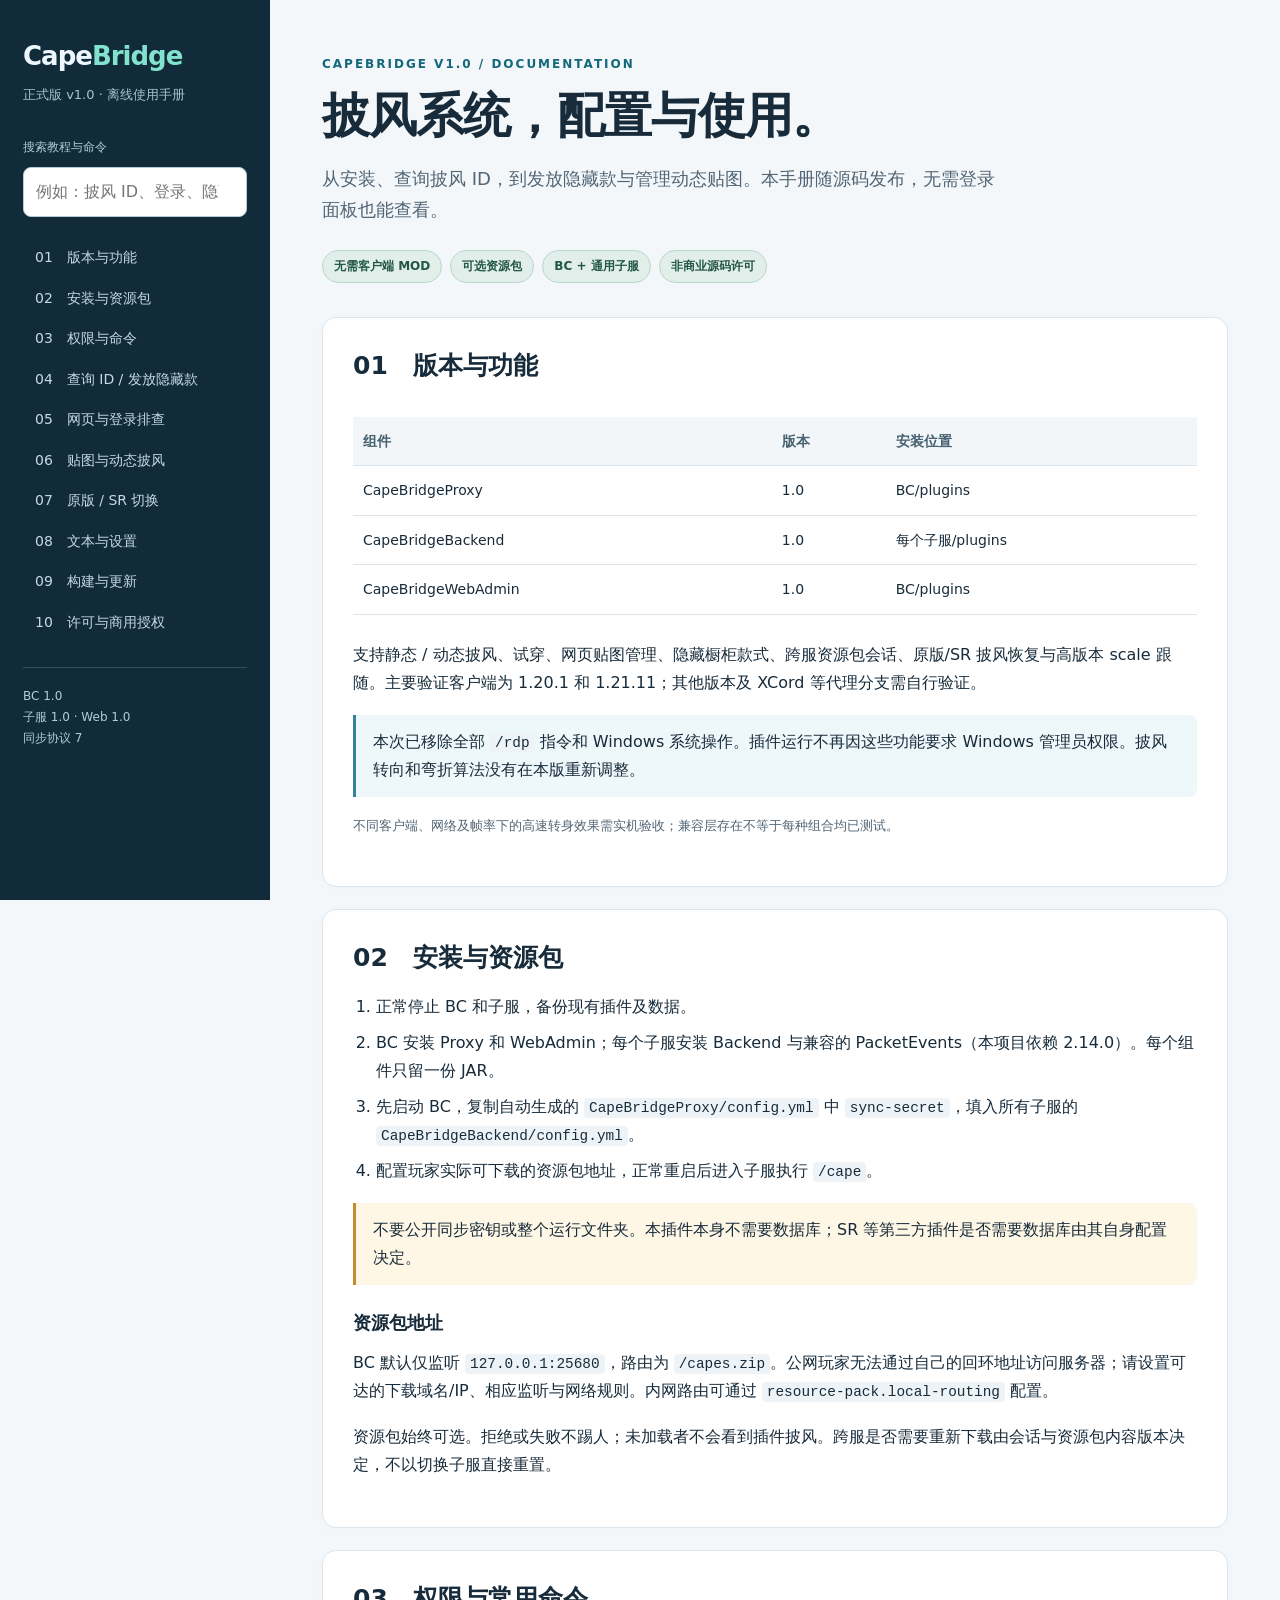
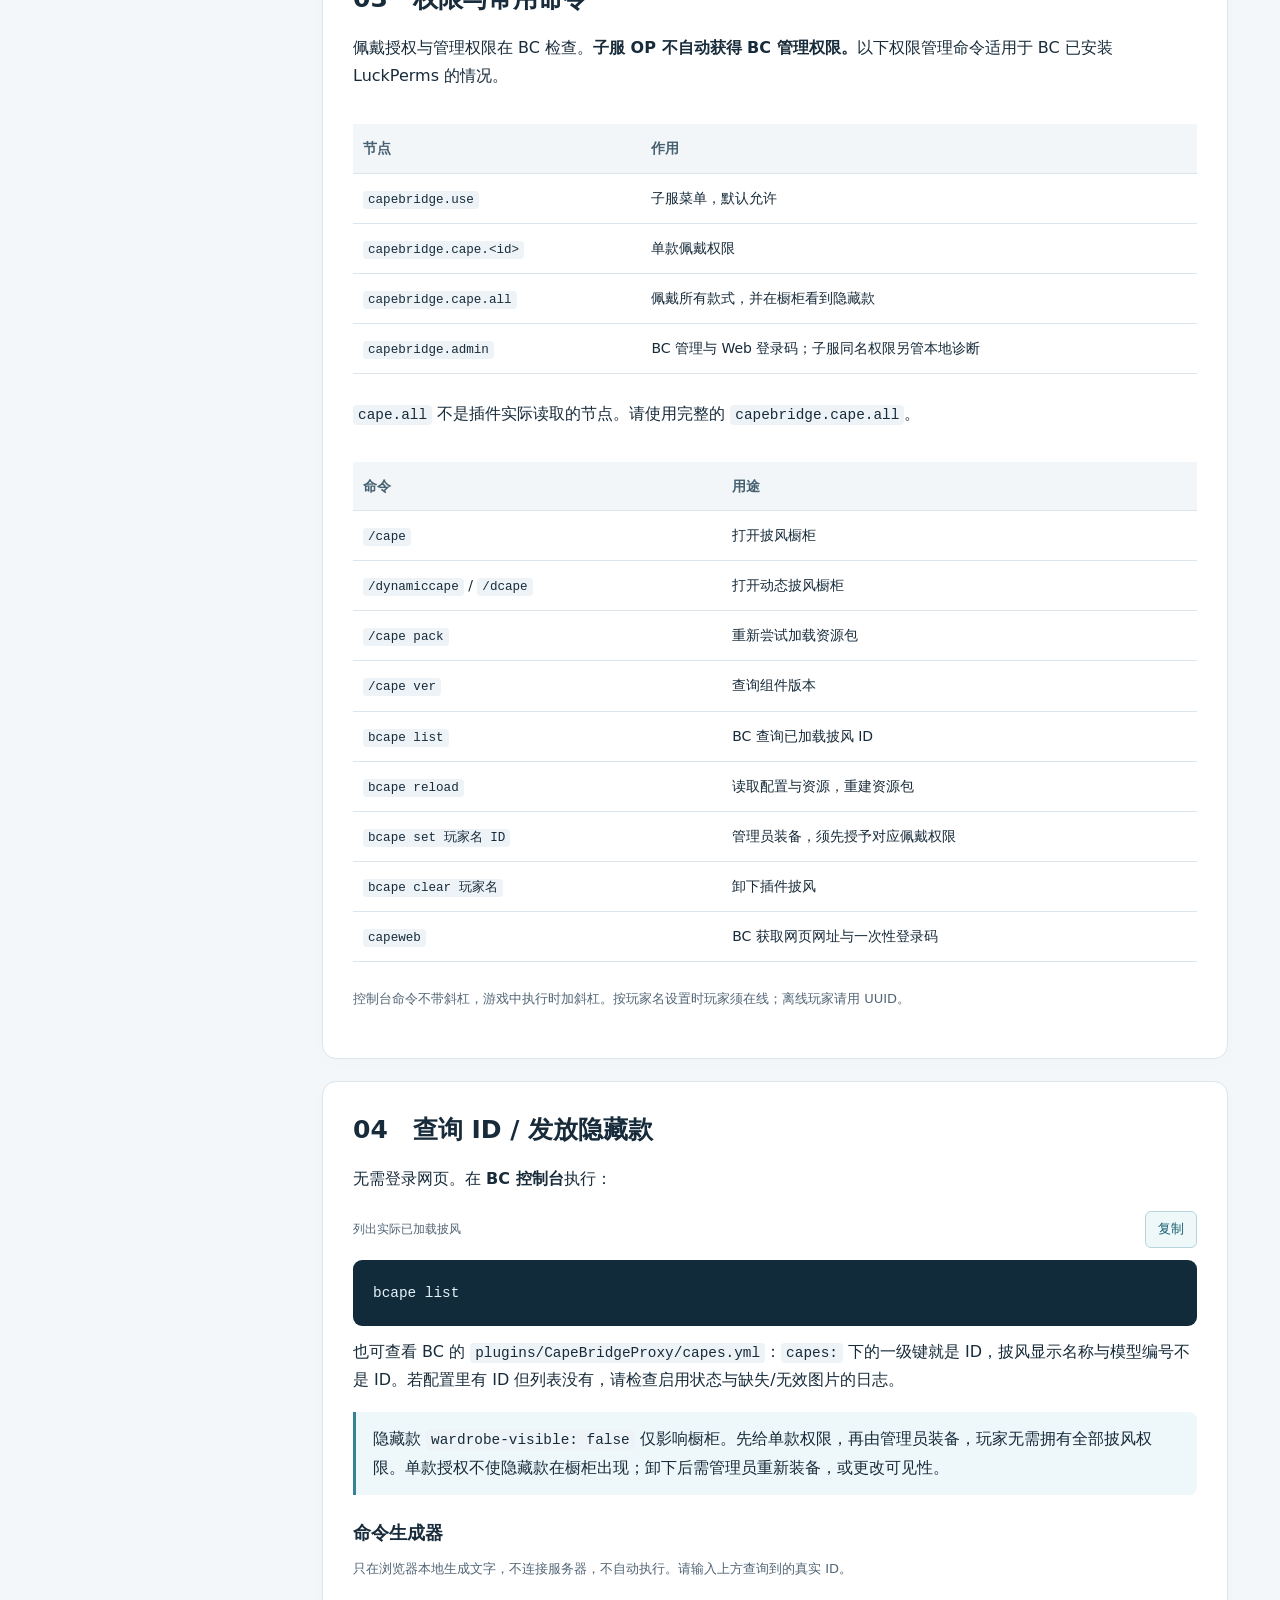
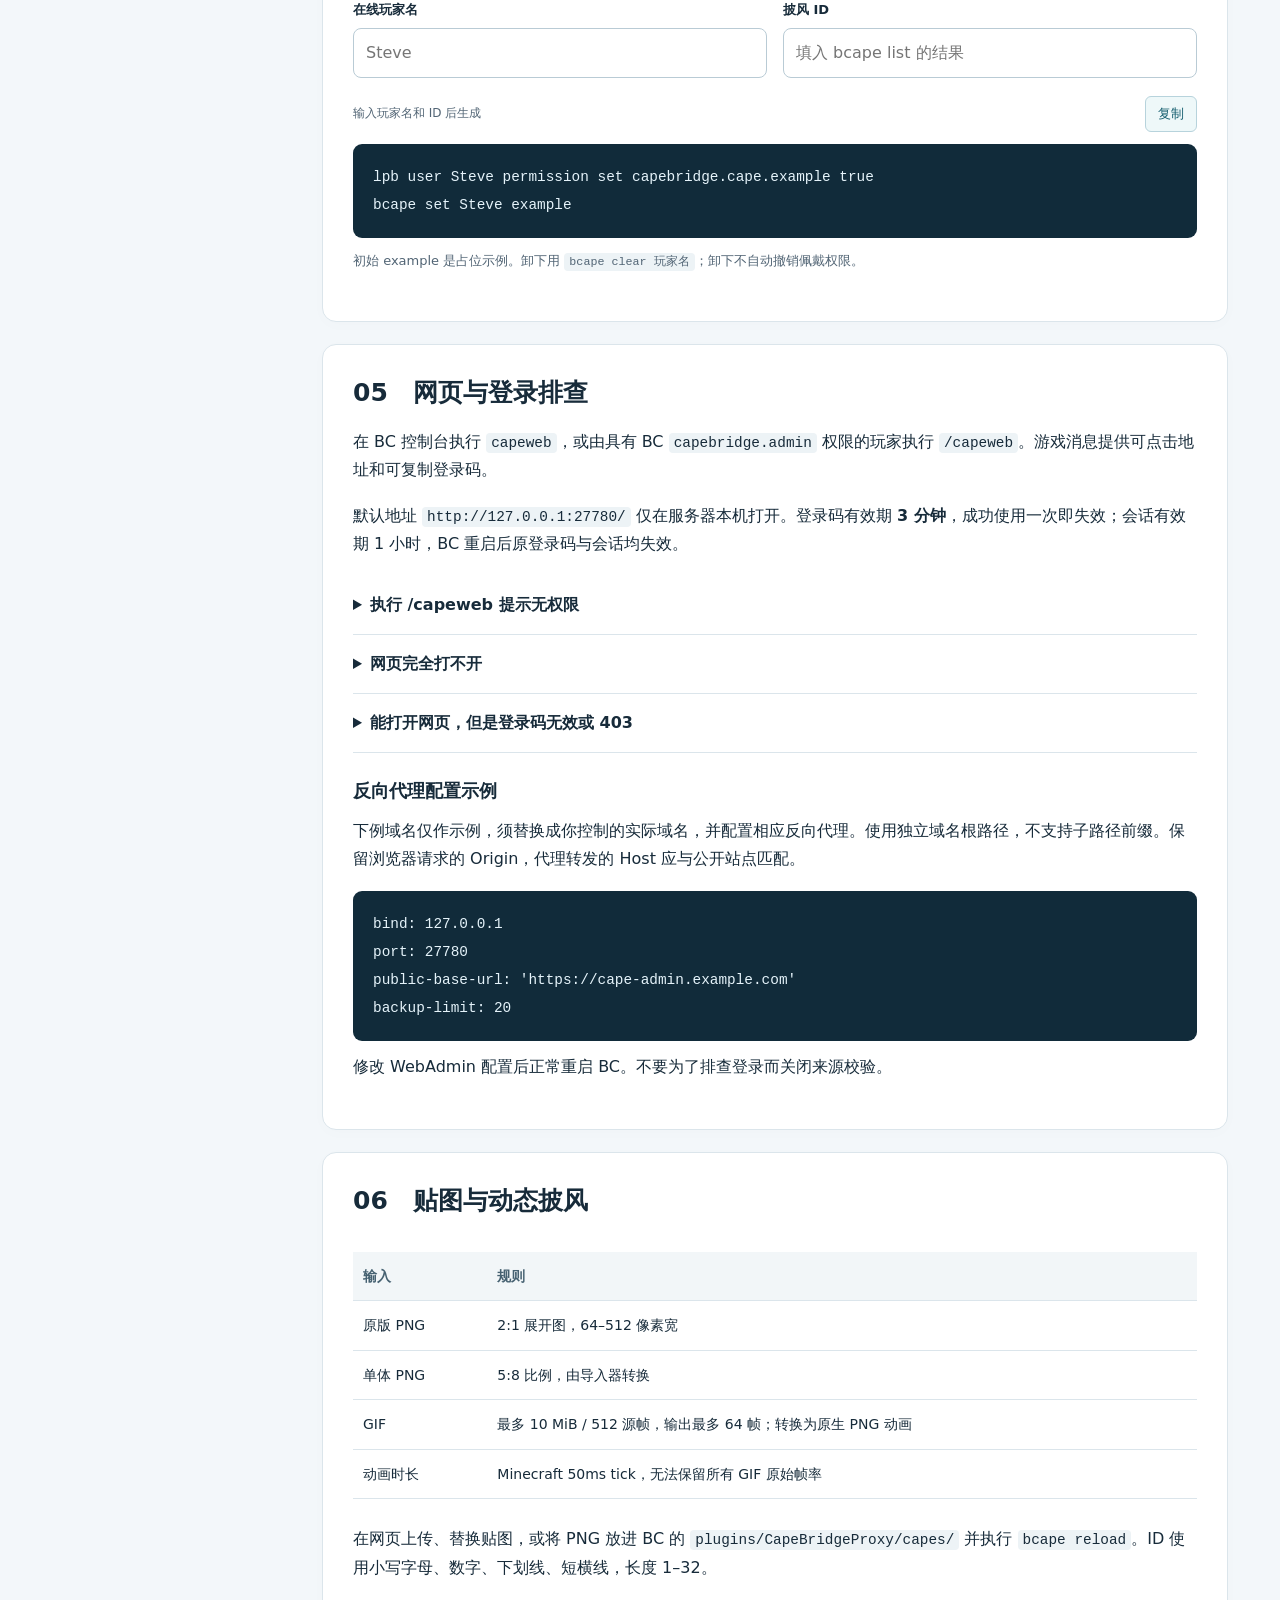
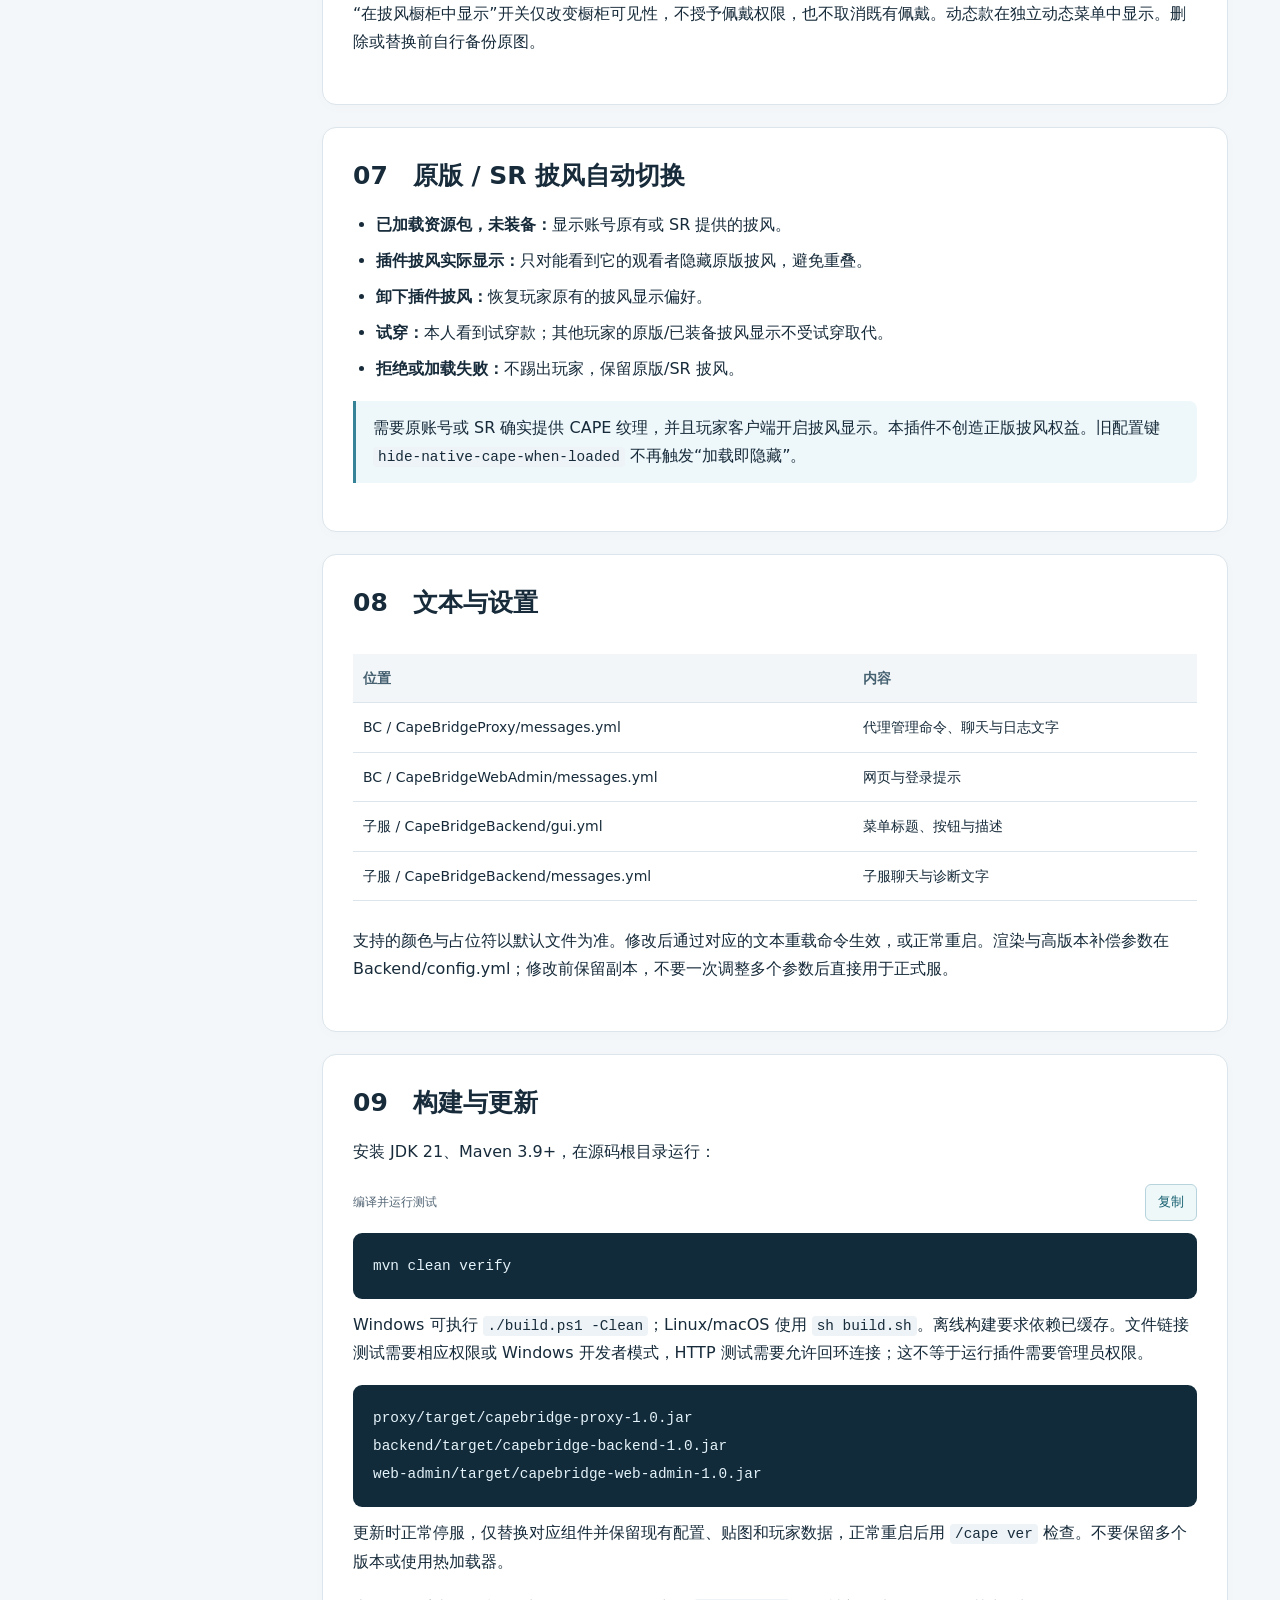
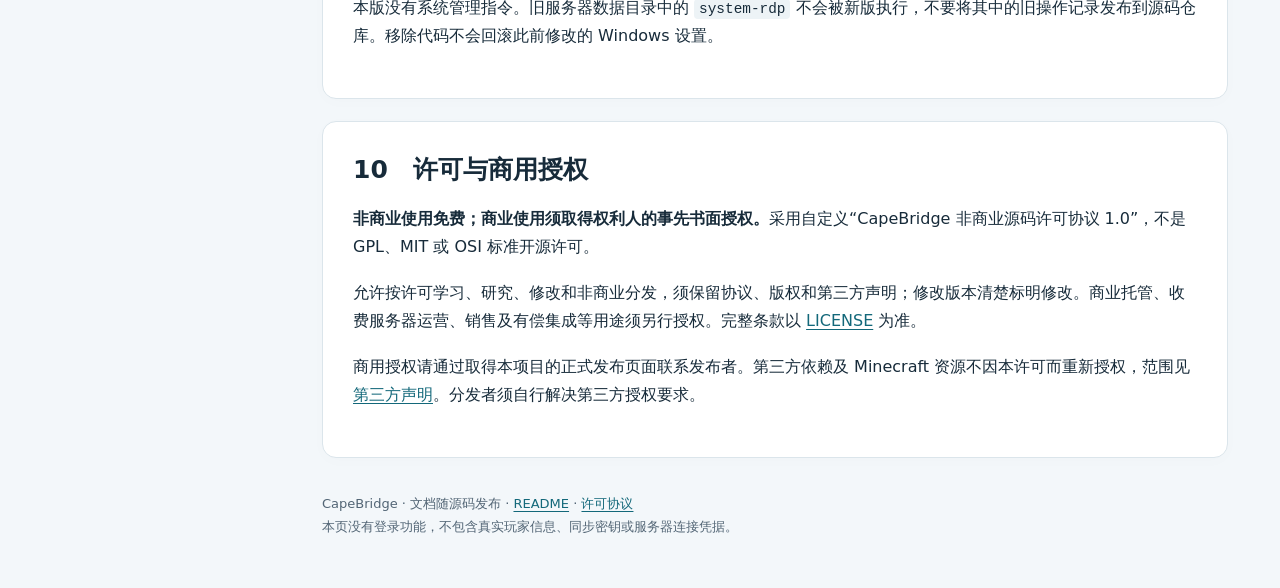
==== wiki.html @ af25d35d "Release CapeBridge v1.0 with source and documentation" ====
<!doctype html>
<html lang="zh-CN">
<head>
<meta charset="utf-8"><meta name="viewport" content="width=device-width, initial-scale=1">
<meta name="description" content="CapeBridge 离线使用手册：部署、披风 ID、隐藏款发放、网页管理与构建。">
<title>CapeBridge v1.0 · 使用手册</title>
<style>
:root{color-scheme:light;--ink:#172b3a;--muted:#526575;--line:#dbe5eb;--paper:#f3f7fa;--blue:#13687a;--nav:#112b3a;--accent:#83e2cd}*{box-sizing:border-box}html{scroll-behavior:smooth;scroll-padding-top:24px}body{margin:0;background:var(--paper);color:var(--ink);font:16px/1.75 system-ui,-apple-system,"Segoe UI","Microsoft YaHei",sans-serif}a{color:var(--blue);text-underline-offset:3px}aside{position:fixed;inset:0 auto 0 0;width:270px;padding:34px 23px;background:var(--nav);color:#edf6fc;overflow:auto}.brand{font-size:26px;font-weight:750;letter-spacing:-1px}.brand span{color:var(--accent)}.sub{font-size:13px;color:#a9c2d0;margin:4px 0 26px}aside label{font-size:12px;color:#b4ccd9}input{font:inherit;border:1px solid #b9cbd5;border-radius:8px;padding:10px 12px;width:100%;background:#fff;color:var(--ink)}aside input{margin:7px 0 20px}nav a{display:block;color:#c5d9e5;text-decoration:none;padding:8px 12px;border-radius:6px;font-size:14px}nav a:hover,nav a:focus-visible{background:#214455;color:white}aside footer{font-size:12px;color:#b4ccd9;border-top:1px solid #34505e;padding-top:18px;margin-top:25px}main{max-width:1180px;margin-left:270px;padding:54px 52px 60px}.eyebrow{text-transform:uppercase;letter-spacing:2px;font-size:12px;font-weight:700;color:var(--blue)}h1{font-size:clamp(32px,4vw,48px);line-height:1.2;letter-spacing:-1px;margin:12px 0 18px}h2{font-size:25px;line-height:1.4;margin:0 0 18px}h3{font-size:18px;margin:22px 0 9px}p{margin:10px 0 18px}.lead{color:var(--muted);font-size:18px;max-width:690px}.badges{display:flex;flex-wrap:wrap;gap:8px;margin:24px 0 34px}.badge{font-size:12px;font-weight:600;background:#e1eee9;border:1px solid #b8d6c9;color:#245846;padding:5px 11px;border-radius:30px}section{background:#fff;border:1px solid var(--line);border-radius:14px;padding:30px;margin:22px 0;scroll-margin-top:24px;box-shadow:0 3px 16px #17334804}section[hidden]{display:none}.note{background:#eef7fa;border-left:3px solid #368297;padding:13px 17px;border-radius:0 8px 8px 0;margin:18px 0}.warn{background:#fff7e6;border-color:#c68c2b}table{border-collapse:collapse;width:100%;font-size:14px;margin:16px 0}th{text-align:left;background:#f2f6f8;color:#466171}td,th{border-bottom:1px solid var(--line);padding:12px 10px;vertical-align:top}.table-scroll{overflow-x:auto}code{font-family:Consolas,"SFMono-Regular",monospace;font-size:.9em;overflow-wrap:anywhere;background:#edf3f6;padding:2px 5px;border-radius:4px}pre{position:relative;background:#112b3a;color:#e5f3fa;padding:19px 20px;border-radius:9px;overflow:auto;margin:12px 0}pre code{background:transparent;padding:0;color:inherit;white-space:pre;overflow-wrap:normal}.code-head{display:flex;align-items:center;justify-content:space-between;margin-top:18px;font-size:12px;color:var(--muted);gap:12px}button{font:inherit;font-size:13px;border:1px solid #b7d3dc;border-radius:6px;background:#eef8f9;color:#155e6f;padding:6px 12px;cursor:pointer}button:hover{background:#dceff0}button:focus-visible,a:focus-visible,input:focus-visible{outline:3px solid #2c9faa;outline-offset:3px}ol,ul{padding-left:23px}li{margin:8px 0}.grid{display:grid;grid-template-columns:1fr 1fr;gap:16px}.field label{font-size:13px;font-weight:600;display:block;margin-bottom:6px}.small{font-size:13px;color:var(--muted)}#copy-status{position:fixed;bottom:22px;right:22px;background:#123f45;color:#fff;padding:9px 17px;border-radius:8px;max-width:85vw;z-index:3}#copy-status:empty{display:none}#no-results{color:var(--muted)}.page-footer{color:var(--muted);font-size:13px;margin-top:35px}summary{cursor:pointer;font-weight:650}details{padding:15px 0;border-bottom:1px solid var(--line)}
@media(max-width:850px){aside{position:relative;width:auto;padding:22px}aside .sub{margin-bottom:12px}aside footer{display:none}nav{display:flex;gap:3px;flex-wrap:wrap}nav a{padding:5px 9px;font-size:13px}aside input{margin-bottom:10px}main{margin:0;padding:30px 18px}section{padding:23px 19px}.grid{grid-template-columns:1fr}}@media print{aside,.code-head button,#copy-status,.no-print{display:none}main{margin:0;padding:0;max-width:none}section{box-shadow:none;break-inside:avoid}body{background:#fff}pre{white-space:pre-wrap;background:#f1f4f5;color:#172b3a}section[hidden]{display:block}}
</style>
</head>
<body>
<aside>
<div class="brand">Cape<span>Bridge</span></div><p class="sub">正式版 v1.0 · 离线使用手册</p>
<label for="search">搜索教程与命令</label><input id="search" type="search" placeholder="例如：披风 ID、登录、隐藏" autocomplete="off">
<nav aria-label="手册目录">
<a href="#overview">01　版本与功能</a><a href="#install">02　安装与资源包</a><a href="#permissions">03　权限与命令</a><a href="#hidden">04　查询 ID / 发放隐藏款</a><a href="#web">05　网页与登录排查</a><a href="#textures">06　贴图与动态披风</a><a href="#fallback">07　原版 / SR 切换</a><a href="#texts">08　文本与设置</a><a href="#build">09　构建与更新</a><a href="#license">10　许可与商用授权</a>
</nav><footer>BC 1.0<br>子服 1.0 · Web 1.0<br>同步协议 7</footer>
</aside>
<main>
<header><div class="eyebrow">CapeBridge v1.0 / Documentation</div><h1>披风系统，配置与使用。</h1><p class="lead">从安装、查询披风 ID，到发放隐藏款与管理动态贴图。本手册随源码发布，无需登录面板也能查看。</p><div class="badges"><span class="badge">无需客户端 MOD</span><span class="badge">可选资源包</span><span class="badge">BC + 通用子服</span><span class="badge">非商业源码许可</span></div></header>
<p id="no-results" hidden>没有找到匹配内容，请更换关键词。</p>
<section id="overview"><h2>01　版本与功能</h2><div class="table-scroll"><table><thead><tr><th>组件</th><th>版本</th><th>安装位置</th></tr></thead><tbody><tr><td>CapeBridgeProxy</td><td>1.0</td><td>BC/plugins</td></tr><tr><td>CapeBridgeBackend</td><td>1.0</td><td>每个子服/plugins</td></tr><tr><td>CapeBridgeWebAdmin</td><td>1.0</td><td>BC/plugins</td></tr></tbody></table></div><p>支持静态 / 动态披风、试穿、网页贴图管理、隐藏橱柜款式、跨服资源包会话、原版/SR 披风恢复与高版本 scale 跟随。主要验证客户端为 1.20.1 和 1.21.11；其他版本及 XCord 等代理分支需自行验证。</p><div class="note">本次已移除全部 <code>/rdp</code> 指令和 Windows 系统操作。插件运行不再因这些功能要求 Windows 管理员权限。披风转向和弯折算法没有在本版重新调整。</div><p class="small">不同客户端、网络及帧率下的高速转身效果需实机验收；兼容层存在不等于每种组合均已测试。</p></section>
<section id="install"><h2>02　安装与资源包</h2><ol><li>正常停止 BC 和子服，备份现有插件及数据。</li><li>BC 安装 Proxy 和 WebAdmin；每个子服安装 Backend 与兼容的 PacketEvents（本项目依赖 2.14.0）。每个组件只留一份 JAR。</li><li>先启动 BC，复制自动生成的 <code>CapeBridgeProxy/config.yml</code> 中 <code>sync-secret</code>，填入所有子服的 <code>CapeBridgeBackend/config.yml</code>。</li><li>配置玩家实际可下载的资源包地址，正常重启后进入子服执行 <code>/cape</code>。</li></ol><div class="note warn">不要公开同步密钥或整个运行文件夹。本插件本身不需要数据库；SR 等第三方插件是否需要数据库由其自身配置决定。</div><h3>资源包地址</h3><p>BC 默认仅监听 <code>127.0.0.1:25680</code>，路由为 <code>/capes.zip</code>。公网玩家无法通过自己的回环地址访问服务器；请设置可达的下载域名/IP、相应监听与网络规则。内网路由可通过 <code>resource-pack.local-routing</code> 配置。</p><p>资源包始终可选。拒绝或失败不踢人；未加载者不会看到插件披风。跨服是否需要重新下载由会话与资源包内容版本决定，不以切换子服直接重置。</p></section>
<section id="permissions"><h2>03　权限与常用命令</h2><p>佩戴授权与管理权限在 BC 检查。<strong>子服 OP 不自动获得 BC 管理权限。</strong>以下权限管理命令适用于 BC 已安装 LuckPerms 的情况。</p><div class="table-scroll"><table><thead><tr><th>节点</th><th>作用</th></tr></thead><tbody><tr><td><code>capebridge.use</code></td><td>子服菜单，默认允许</td></tr><tr><td><code>capebridge.cape.&lt;id&gt;</code></td><td>单款佩戴权限</td></tr><tr><td><code>capebridge.cape.all</code></td><td>佩戴所有款式，并在橱柜看到隐藏款</td></tr><tr><td><code>capebridge.admin</code></td><td>BC 管理与 Web 登录码；子服同名权限另管本地诊断</td></tr></tbody></table></div><p><code>cape.all</code> 不是插件实际读取的节点。请使用完整的 <code>capebridge.cape.all</code>。</p><div class="table-scroll"><table><thead><tr><th>命令</th><th>用途</th></tr></thead><tbody><tr><td><code>/cape</code></td><td>打开披风橱柜</td></tr><tr><td><code>/dynamiccape</code> / <code>/dcape</code></td><td>打开动态披风橱柜</td></tr><tr><td><code>/cape pack</code></td><td>重新尝试加载资源包</td></tr><tr><td><code>/cape ver</code></td><td>查询组件版本</td></tr><tr><td><code>bcape list</code></td><td>BC 查询已加载披风 ID</td></tr><tr><td><code>bcape reload</code></td><td>读取配置与资源，重建资源包</td></tr><tr><td><code>bcape set 玩家名 ID</code></td><td>管理员装备，须先授予对应佩戴权限</td></tr><tr><td><code>bcape clear 玩家名</code></td><td>卸下插件披风</td></tr><tr><td><code>capeweb</code></td><td>BC 获取网页网址与一次性登录码</td></tr></tbody></table></div><p class="small">控制台命令不带斜杠，游戏中执行时加斜杠。按玩家名设置时玩家须在线；离线玩家请用 UUID。</p></section>
<section id="hidden"><h2>04　查询 ID / 发放隐藏款</h2><p>无需登录网页。在 <strong>BC 控制台</strong>执行：</p><div class="code-head"><span>列出实际已加载披风</span><button data-copy="cmd-list" type="button">复制</button></div><pre><code id="cmd-list">bcape list</code></pre><p>也可查看 BC 的 <code>plugins/CapeBridgeProxy/capes.yml</code>：<code>capes:</code> 下的一级键就是 ID，披风显示名称与模型编号不是 ID。若配置里有 ID 但列表没有，请检查启用状态与缺失/无效图片的日志。</p><div class="note">隐藏款 <code>wardrobe-visible: false</code> 仅影响橱柜。先给单款权限，再由管理员装备，玩家无需拥有全部披风权限。单款授权不使隐藏款在橱柜出现；卸下后需管理员重新装备，或更改可见性。</div><h3>命令生成器</h3><p class="small">只在浏览器本地生成文字，不连接服务器，不自动执行。请输入上方查询到的真实 ID。</p><div class="grid"><div class="field"><label for="player">在线玩家名</label><input id="player" placeholder="Steve" maxlength="16" autocomplete="off"></div><div class="field"><label for="cape-id">披风 ID</label><input id="cape-id" placeholder="填入 bcape list 的结果" maxlength="32" autocomplete="off"></div></div><div class="code-head"><span id="generator-hint">输入玩家名和 ID 后生成</span><button data-copy="generated" type="button">复制</button></div><pre><code id="generated">lpb user Steve permission set capebridge.cape.example true
bcape set Steve example</code></pre><p class="small">初始 example 是占位示例。卸下用 <code>bcape clear 玩家名</code>；卸下不自动撤销佩戴权限。</p></section>
<section id="web"><h2>05　网页与登录排查</h2><p>在 BC 控制台执行 <code>capeweb</code>，或由具有 BC <code>capebridge.admin</code> 权限的玩家执行 <code>/capeweb</code>。游戏消息提供可点击地址和可复制登录码。</p><p>默认地址 <code>http://127.0.0.1:27780/</code> 仅在服务器本机打开。登录码有效期 <strong>3 分钟</strong>，成功使用一次即失效；会话有效期 1 小时，BC 重启后原登录码与会话均失效。</p><details><summary>执行 /capeweb 提示无权限</summary><p>在 BC 的 LuckPerms 给管理者 <code>capebridge.admin</code>。全部披风权限不包含管理权限，子服 OP 也不能替代 BC 授权。</p><pre><code>lpb user 管理员玩家名 permission set capebridge.admin true</code></pre></details><details><summary>网页完全打不开</summary><p>先检查 BC 日志里 WebAdmin 是否启用、端口是否被占用。远程服务器上的 127.0.0.1 指向服务器本身；你电脑上的同一地址指向你的电脑。远程管理可在服务器桌面打开，或使用隧道/HTTPS 反向代理。</p></details><details><summary>能打开网页，但是登录码无效或 403</summary><p>重新执行 capeweb 后立即使用新码。核对浏览器地址与 <code>public-base-url</code>，协议、主机、端口必须匹配；不要混用 localhost 与 127.0.0.1。每个来源一分钟内连续 5 次失败会触发限流，稍后再试。</p></details><h3>反向代理配置示例</h3><p>下例域名仅作示例，须替换成你控制的实际域名，并配置相应反向代理。使用独立域名根路径，不支持子路径前缀。保留浏览器请求的 Origin，代理转发的 Host 应与公开站点匹配。</p><pre><code>bind: 127.0.0.1
port: 27780
public-base-url: 'https://cape-admin.example.com'
backup-limit: 20</code></pre><p>修改 WebAdmin 配置后正常重启 BC。不要为了排查登录而关闭来源校验。</p></section>
<section id="textures"><h2>06　贴图与动态披风</h2><div class="table-scroll"><table><thead><tr><th>输入</th><th>规则</th></tr></thead><tbody><tr><td>原版 PNG</td><td>2:1 展开图，64–512 像素宽</td></tr><tr><td>单体 PNG</td><td>5:8 比例，由导入器转换</td></tr><tr><td>GIF</td><td>最多 10 MiB / 512 源帧，输出最多 64 帧；转换为原生 PNG 动画</td></tr><tr><td>动画时长</td><td>Minecraft 50ms tick，无法保留所有 GIF 原始帧率</td></tr></tbody></table></div><p>在网页上传、替换贴图，或将 PNG 放进 BC 的 <code>plugins/CapeBridgeProxy/capes/</code> 并执行 <code>bcape reload</code>。ID 使用小写字母、数字、下划线、短横线，长度 1–32。</p><p>“在披风橱柜中显示”开关仅改变橱柜可见性，不授予佩戴权限，也不取消既有佩戴。动态款在独立动态菜单中显示。删除或替换前自行备份原图。</p></section>
<section id="fallback"><h2>07　原版 / SR 披风自动切换</h2><ul><li><strong>已加载资源包，未装备：</strong>显示账号原有或 SR 提供的披风。</li><li><strong>插件披风实际显示：</strong>只对能看到它的观看者隐藏原版披风，避免重叠。</li><li><strong>卸下插件披风：</strong>恢复玩家原有的披风显示偏好。</li><li><strong>试穿：</strong>本人看到试穿款；其他玩家的原版/已装备披风显示不受试穿取代。</li><li><strong>拒绝或加载失败：</strong>不踢出玩家，保留原版/SR 披风。</li></ul><div class="note">需要原账号或 SR 确实提供 CAPE 纹理，并且玩家客户端开启披风显示。本插件不创造正版披风权益。旧配置键 <code>hide-native-cape-when-loaded</code> 不再触发“加载即隐藏”。</div></section>
<section id="texts"><h2>08　文本与设置</h2><div class="table-scroll"><table><thead><tr><th>位置</th><th>内容</th></tr></thead><tbody><tr><td>BC / CapeBridgeProxy/messages.yml</td><td>代理管理命令、聊天与日志文字</td></tr><tr><td>BC / CapeBridgeWebAdmin/messages.yml</td><td>网页与登录提示</td></tr><tr><td>子服 / CapeBridgeBackend/gui.yml</td><td>菜单标题、按钮与描述</td></tr><tr><td>子服 / CapeBridgeBackend/messages.yml</td><td>子服聊天与诊断文字</td></tr></tbody></table></div><p>支持的颜色与占位符以默认文件为准。修改后通过对应的文本重载命令生效，或正常重启。渲染与高版本补偿参数在 Backend/config.yml；修改前保留副本，不要一次调整多个参数后直接用于正式服。</p></section>
<section id="build"><h2>09　构建与更新</h2><p>安装 JDK 21、Maven 3.9+，在源码根目录运行：</p><div class="code-head"><span>编译并运行测试</span><button data-copy="cmd-build" type="button">复制</button></div><pre><code id="cmd-build">mvn clean verify</code></pre><p>Windows 可执行 <code>./build.ps1 -Clean</code>；Linux/macOS 使用 <code>sh build.sh</code>。离线构建要求依赖已缓存。文件链接测试需要相应权限或 Windows 开发者模式，HTTP 测试需要允许回环连接；这不等于运行插件需要管理员权限。</p><pre><code>proxy/target/capebridge-proxy-1.0.jar
backend/target/capebridge-backend-1.0.jar
web-admin/target/capebridge-web-admin-1.0.jar</code></pre><p>更新时正常停服，仅替换对应组件并保留现有配置、贴图和玩家数据，正常重启后用 <code>/cape ver</code> 检查。不要保留多个版本或使用热加载器。</p><p>本版没有系统管理指令。旧服务器数据目录中的 <code>system-rdp</code> 不会被新版执行，不要将其中的旧操作记录发布到源码仓库。移除代码不会回滚此前修改的 Windows 设置。</p></section>
<section id="license"><h2>10　许可与商用授权</h2><p><strong>非商业使用免费；商业使用须取得权利人的事先书面授权。</strong>采用自定义“CapeBridge 非商业源码许可协议 1.0”，不是 GPL、MIT 或 OSI 标准开源许可。</p><p>允许按许可学习、研究、修改和非商业分发，须保留协议、版权和第三方声明；修改版本清楚标明修改。商业托管、收费服务器运营、销售及有偿集成等用途须另行授权。完整条款以 <a href="LICENSE">LICENSE</a> 为准。</p><p>商用授权请通过取得本项目的正式发布页面联系发布者。第三方依赖及 Minecraft 资源不因本许可而重新授权，范围见 <a href="THIRD_PARTY_NOTICES.md">第三方声明</a>。分发者须自行解决第三方授权要求。</p></section>
<div class="page-footer">CapeBridge · 文档随源码发布 · <a href="README.md">README</a> · <a href="LICENSE">许可协议</a><br>本页没有登录功能，不包含真实玩家信息、同步密钥或服务器连接凭据。</div>
</main><div id="copy-status" role="status" aria-live="polite"></div>
<script>
(()=>{'use strict';const sections=[...document.querySelectorAll('main section')],search=document.querySelector('#search'),empty=document.querySelector('#no-results');
function filter(){const term=search.value.trim().toLocaleLowerCase();let count=0;sections.forEach(section=>{const match=!term||section.textContent.toLocaleLowerCase().includes(term);section.hidden=!match;if(match)count++});empty.hidden=count>0}
search.addEventListener('input',filter);document.querySelectorAll('nav a').forEach(link=>link.addEventListener('click',()=>{search.value='';filter()}));
let timer;function status(message){const el=document.querySelector('#copy-status');el.textContent=message;clearTimeout(timer);timer=setTimeout(()=>{el.textContent=''},2600)}
async function copy(value){try{if(navigator.clipboard&&window.isSecureContext){await navigator.clipboard.writeText(value)}else{const text=document.createElement('textarea');text.value=value;text.style.cssText='position:fixed;left:-9999px;top:0';document.body.append(text);text.select();const ok=document.execCommand('copy');text.remove();if(!ok)throw Error('copy')}status('已复制')}catch{status('复制不可用，请手动选择并复制')}}
document.querySelectorAll('[data-copy]').forEach(button=>button.addEventListener('click',()=>{const target=document.getElementById(button.dataset.copy);if(target)copy(target.textContent)}));
const player=document.querySelector('#player'),cape=document.querySelector('#cape-id'),output=document.querySelector('#generated'),hint=document.querySelector('#generator-hint');
function generate(){const name=player.value.trim(),id=cape.value.trim();if(!/^[A-Za-z0-9_]{1,16}$/.test(name)||!/^[a-z0-9_-]{1,32}$/.test(id)){hint.textContent='请输入有效玩家名和小写披风 ID';output.textContent='请填写上方玩家名与真实披风 ID。';return}hint.textContent='在 BC 控制台执行；玩家须在线';output.textContent=`lpb user ${name} permission set capebridge.cape.${id} true\nbcape set ${name} ${id}`}
player.addEventListener('input',generate);cape.addEventListener('input',generate);
})();
</script>
</body></html>
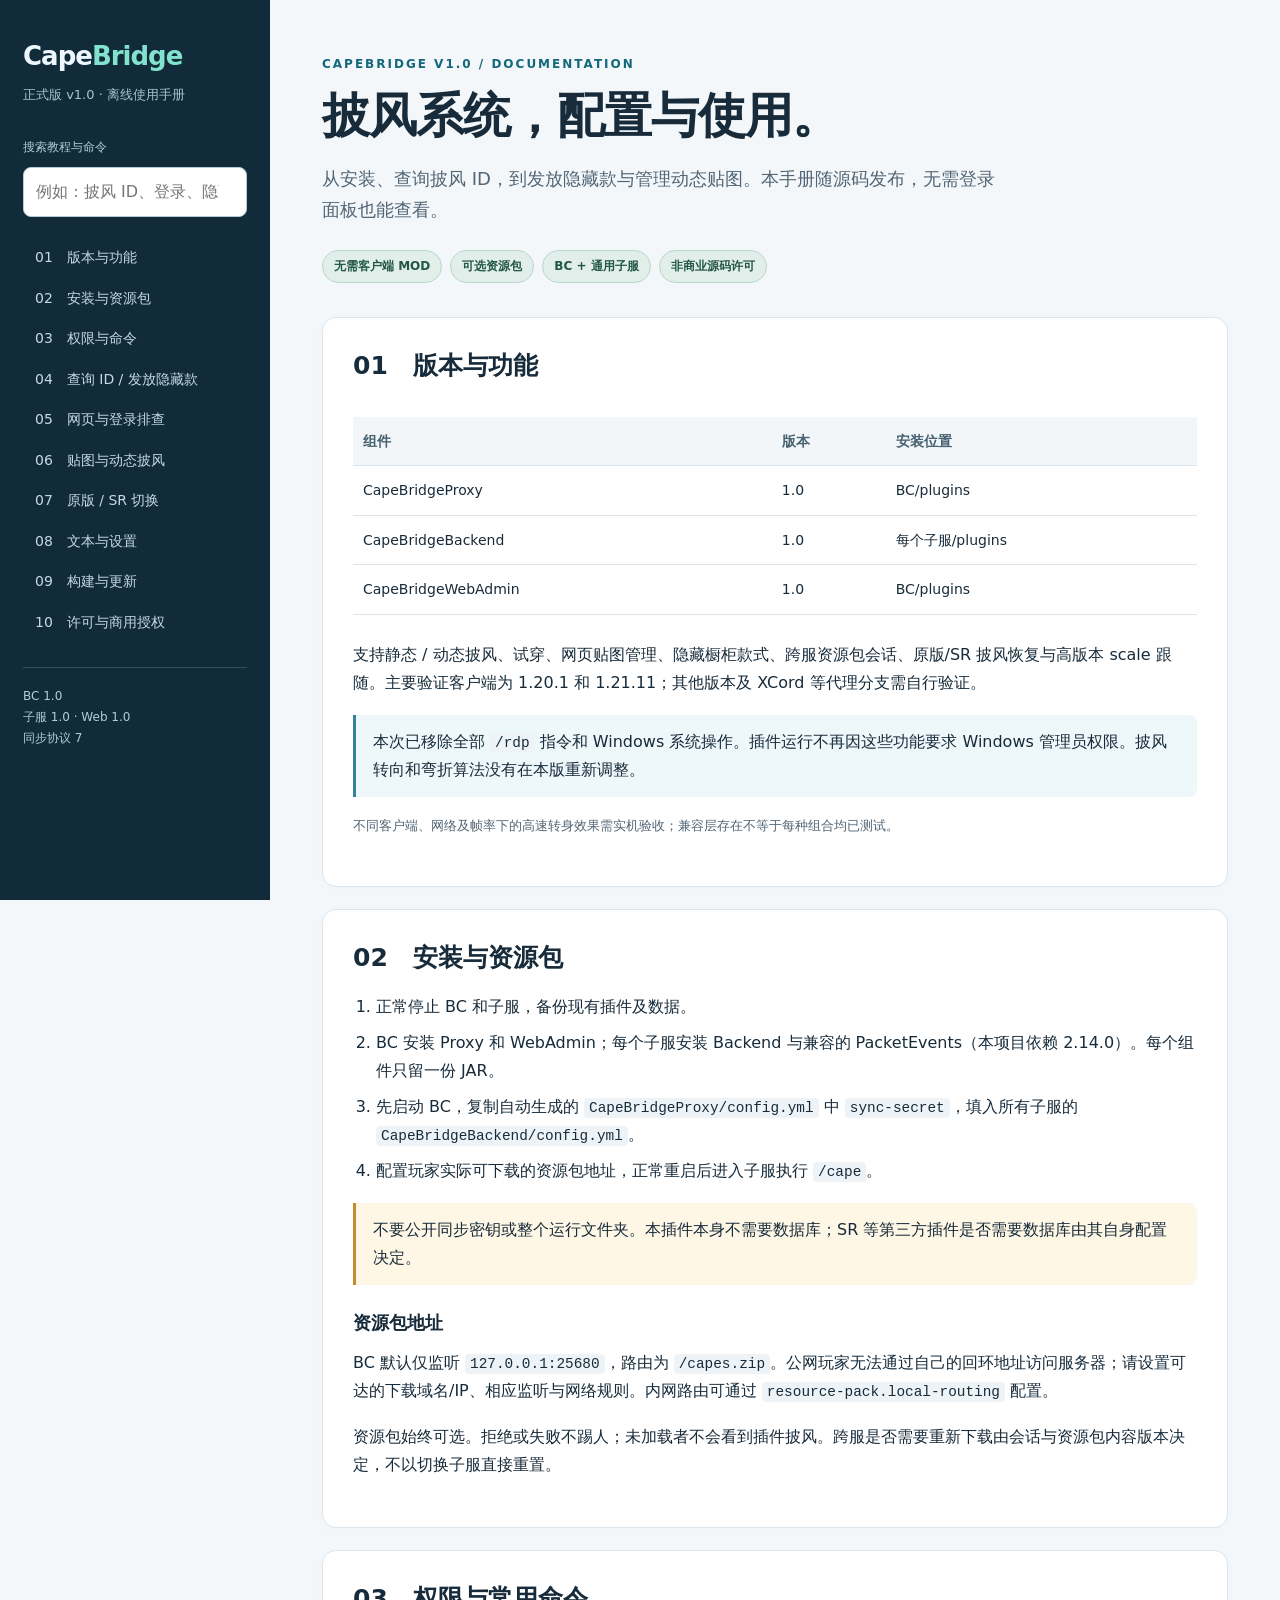
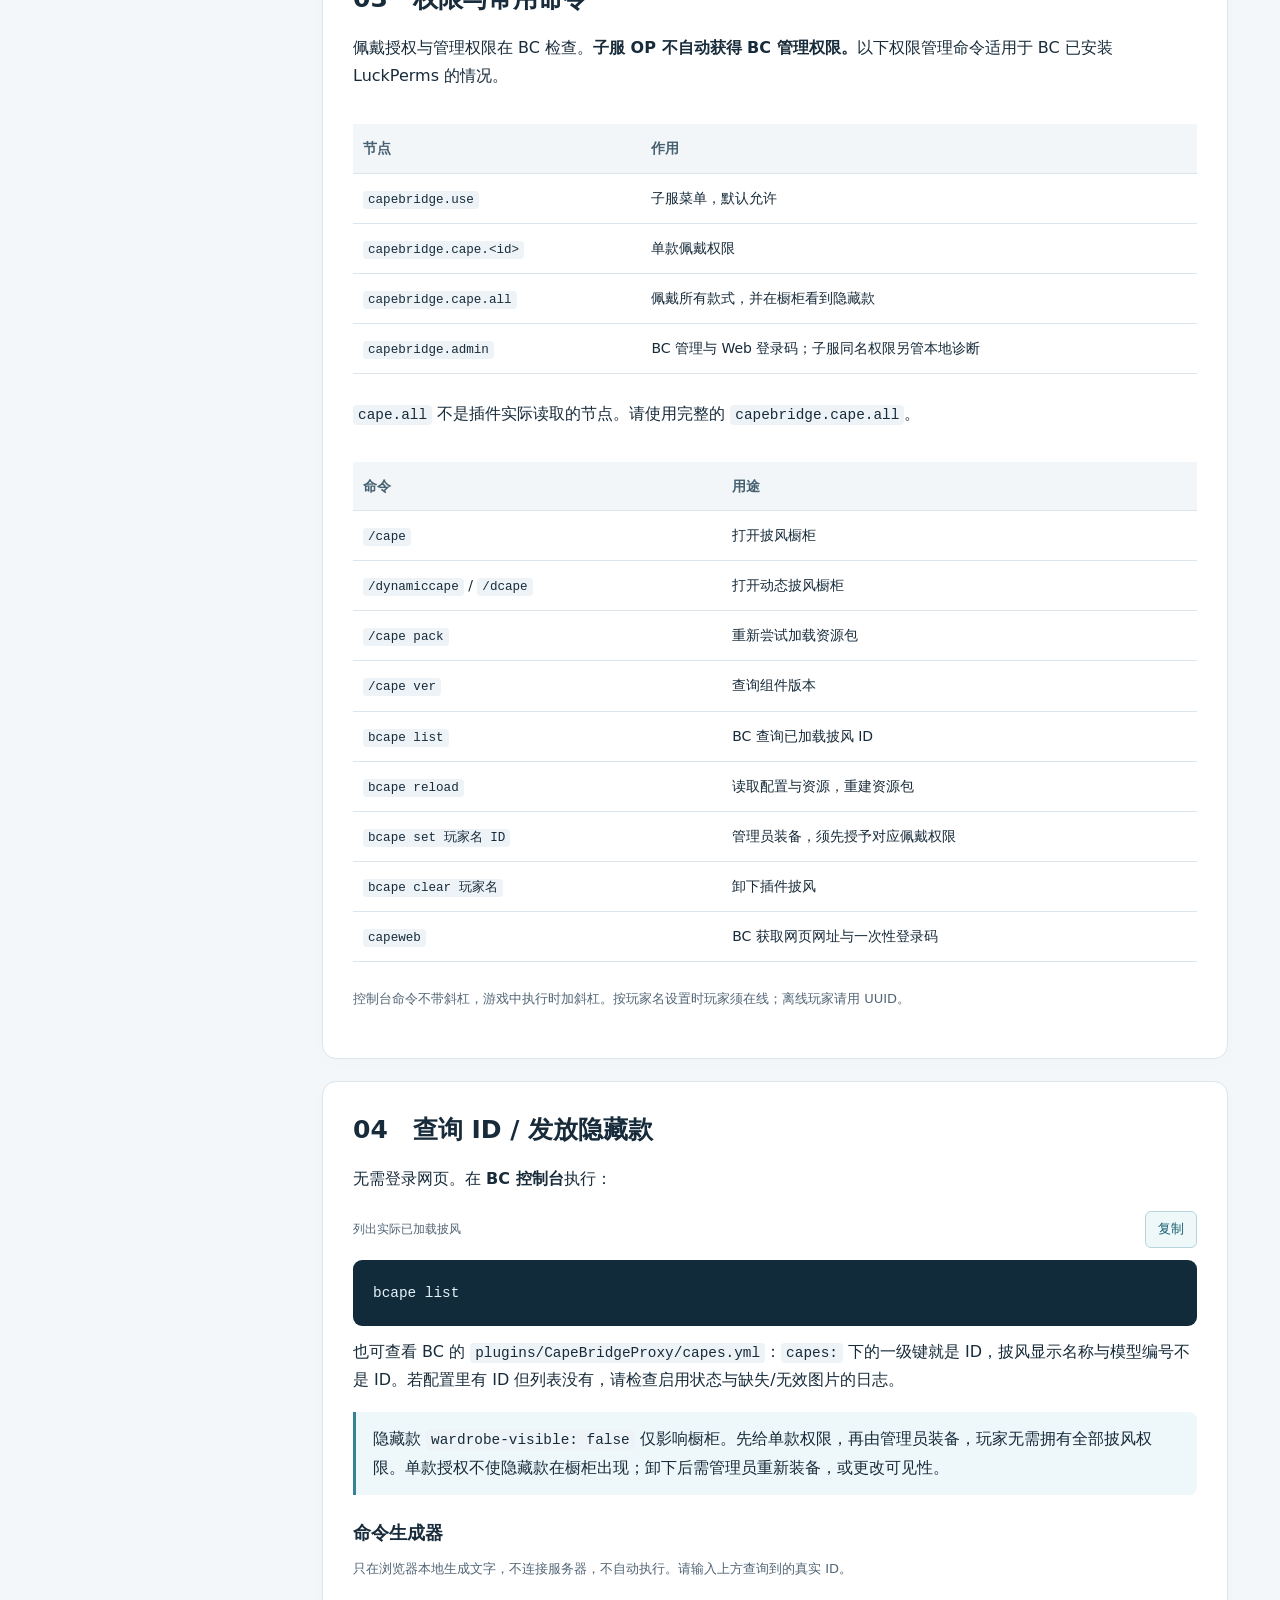
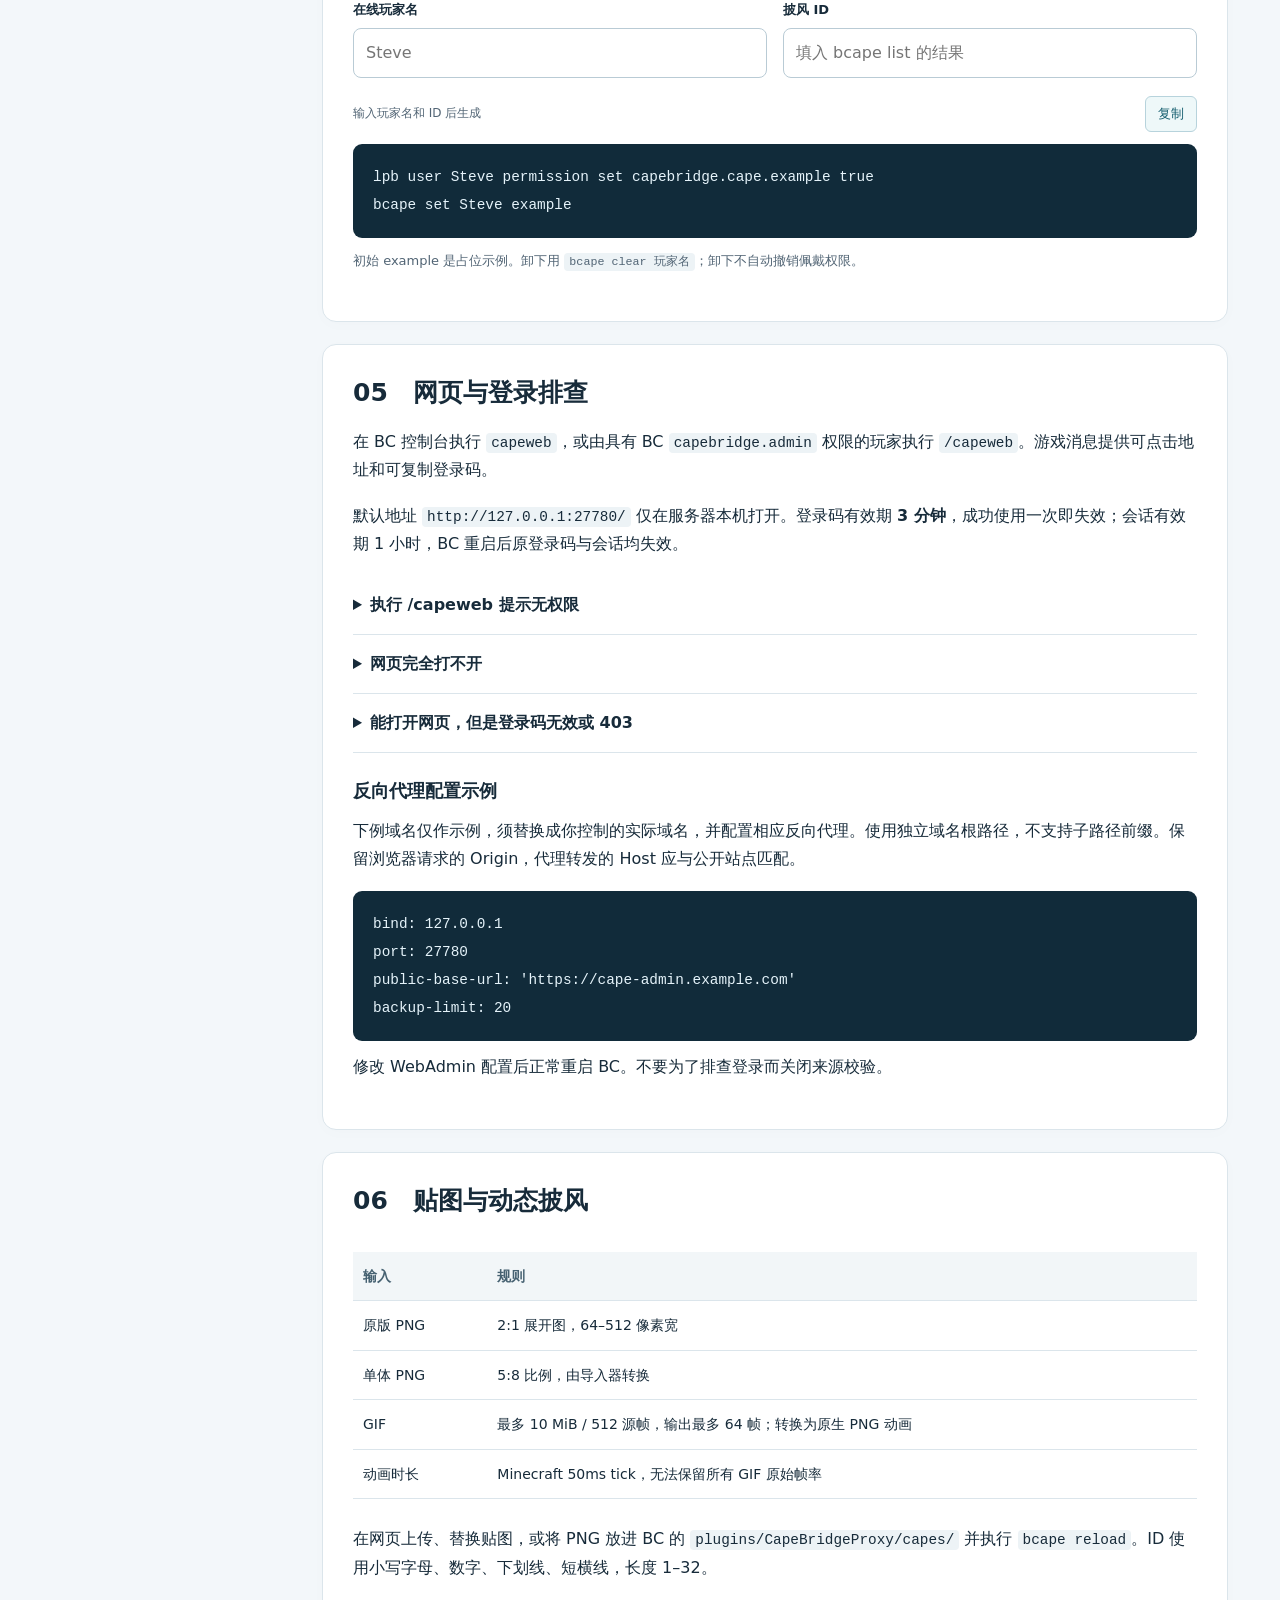
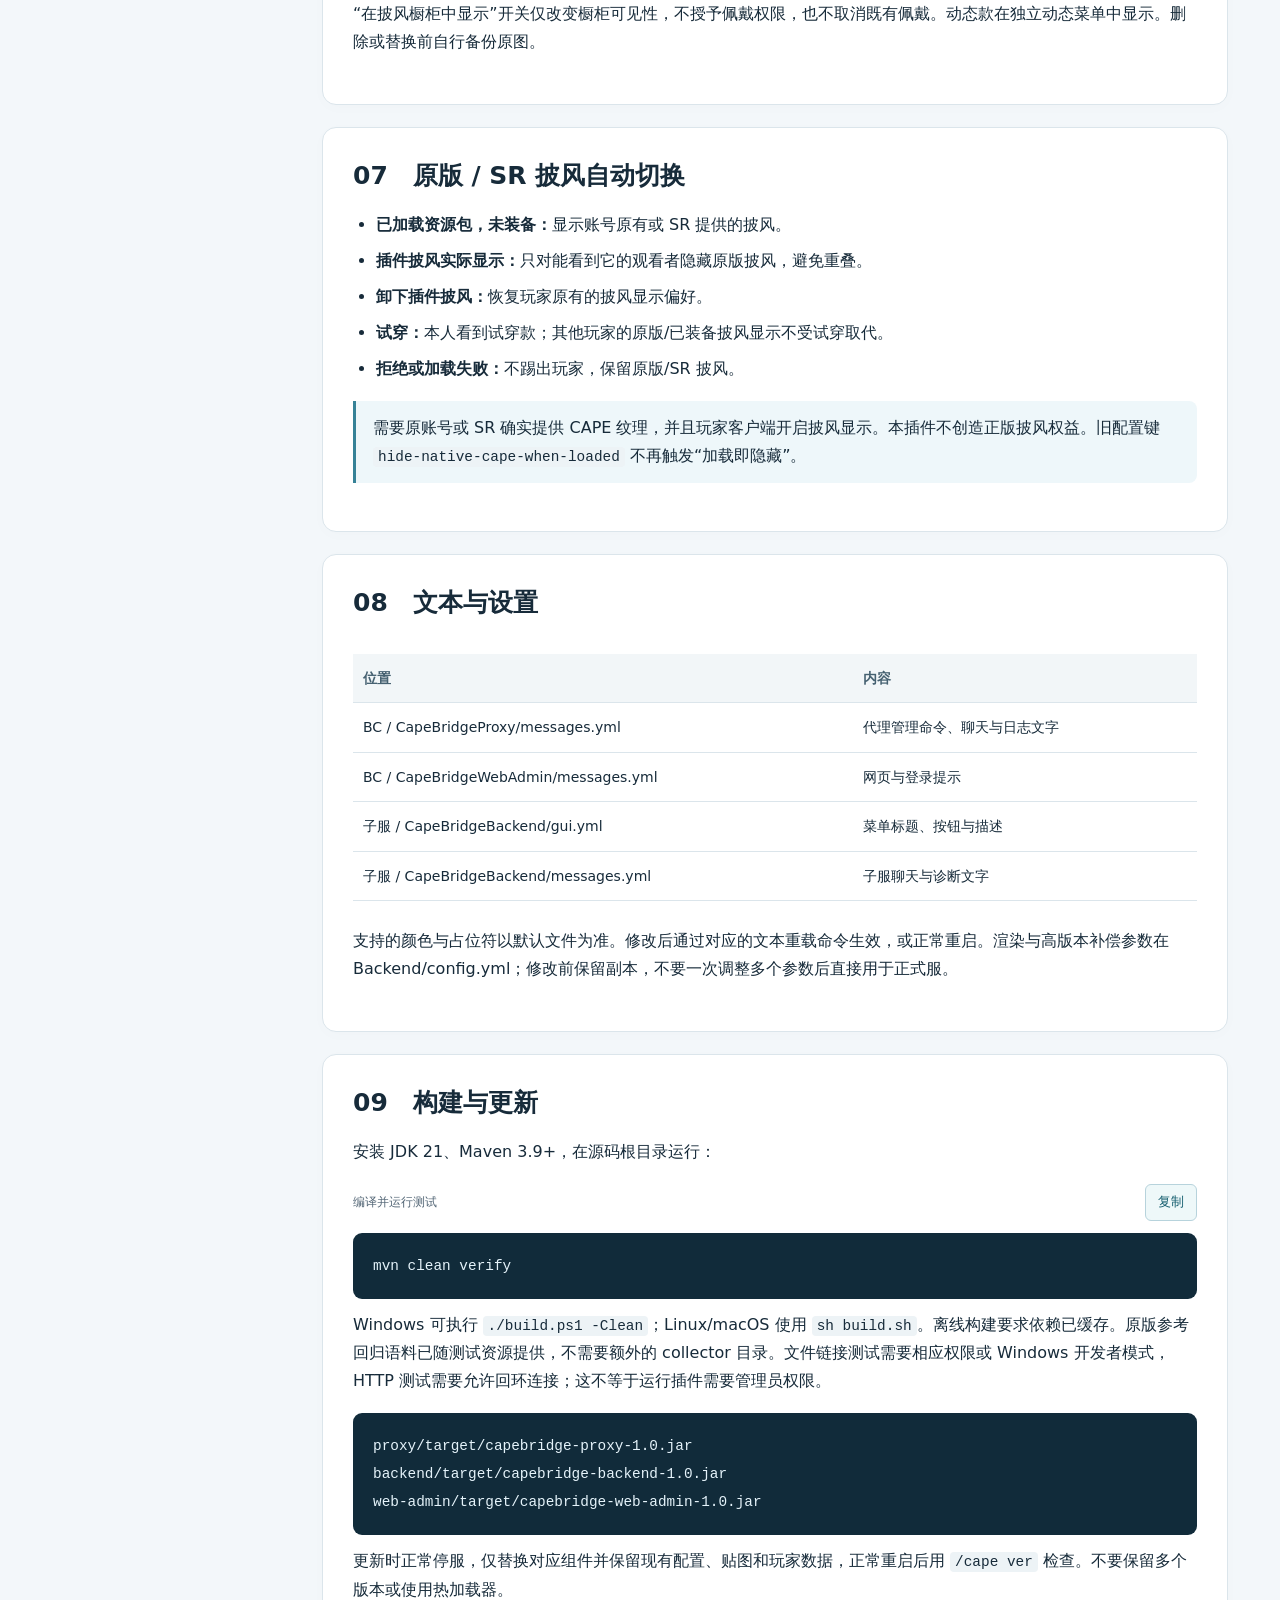
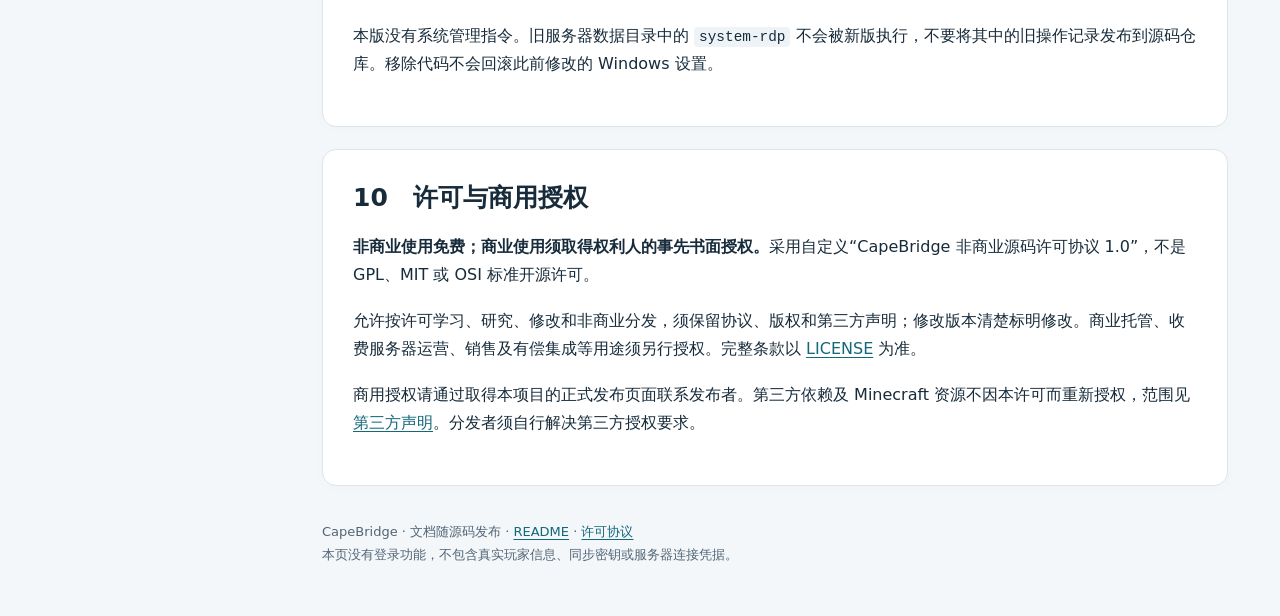
==== commit 0018c41a: "Bundle reference corpus for standalone source builds" ====
--- a/wiki.html
+++ b/wiki.html
@@ -32,7 +32,7 @@
 <section id="textures"><h2>06　贴图与动态披风</h2><div class="table-scroll"><table><thead><tr><th>输入</th><th>规则</th></tr></thead><tbody><tr><td>原版 PNG</td><td>2:1 展开图，64–512 像素宽</td></tr><tr><td>单体 PNG</td><td>5:8 比例，由导入器转换</td></tr><tr><td>GIF</td><td>最多 10 MiB / 512 源帧，输出最多 64 帧；转换为原生 PNG 动画</td></tr><tr><td>动画时长</td><td>Minecraft 50ms tick，无法保留所有 GIF 原始帧率</td></tr></tbody></table></div><p>在网页上传、替换贴图，或将 PNG 放进 BC 的 <code>plugins/CapeBridgeProxy/capes/</code> 并执行 <code>bcape reload</code>。ID 使用小写字母、数字、下划线、短横线，长度 1–32。</p><p>“在披风橱柜中显示”开关仅改变橱柜可见性，不授予佩戴权限，也不取消既有佩戴。动态款在独立动态菜单中显示。删除或替换前自行备份原图。</p></section>
 <section id="fallback"><h2>07　原版 / SR 披风自动切换</h2><ul><li><strong>已加载资源包，未装备：</strong>显示账号原有或 SR 提供的披风。</li><li><strong>插件披风实际显示：</strong>只对能看到它的观看者隐藏原版披风，避免重叠。</li><li><strong>卸下插件披风：</strong>恢复玩家原有的披风显示偏好。</li><li><strong>试穿：</strong>本人看到试穿款；其他玩家的原版/已装备披风显示不受试穿取代。</li><li><strong>拒绝或加载失败：</strong>不踢出玩家，保留原版/SR 披风。</li></ul><div class="note">需要原账号或 SR 确实提供 CAPE 纹理，并且玩家客户端开启披风显示。本插件不创造正版披风权益。旧配置键 <code>hide-native-cape-when-loaded</code> 不再触发“加载即隐藏”。</div></section>
 <section id="texts"><h2>08　文本与设置</h2><div class="table-scroll"><table><thead><tr><th>位置</th><th>内容</th></tr></thead><tbody><tr><td>BC / CapeBridgeProxy/messages.yml</td><td>代理管理命令、聊天与日志文字</td></tr><tr><td>BC / CapeBridgeWebAdmin/messages.yml</td><td>网页与登录提示</td></tr><tr><td>子服 / CapeBridgeBackend/gui.yml</td><td>菜单标题、按钮与描述</td></tr><tr><td>子服 / CapeBridgeBackend/messages.yml</td><td>子服聊天与诊断文字</td></tr></tbody></table></div><p>支持的颜色与占位符以默认文件为准。修改后通过对应的文本重载命令生效，或正常重启。渲染与高版本补偿参数在 Backend/config.yml；修改前保留副本，不要一次调整多个参数后直接用于正式服。</p></section>
-<section id="build"><h2>09　构建与更新</h2><p>安装 JDK 21、Maven 3.9+，在源码根目录运行：</p><div class="code-head"><span>编译并运行测试</span><button data-copy="cmd-build" type="button">复制</button></div><pre><code id="cmd-build">mvn clean verify</code></pre><p>Windows 可执行 <code>./build.ps1 -Clean</code>；Linux/macOS 使用 <code>sh build.sh</code>。离线构建要求依赖已缓存。文件链接测试需要相应权限或 Windows 开发者模式，HTTP 测试需要允许回环连接；这不等于运行插件需要管理员权限。</p><pre><code>proxy/target/capebridge-proxy-1.0.jar
+<section id="build"><h2>09　构建与更新</h2><p>安装 JDK 21、Maven 3.9+，在源码根目录运行：</p><div class="code-head"><span>编译并运行测试</span><button data-copy="cmd-build" type="button">复制</button></div><pre><code id="cmd-build">mvn clean verify</code></pre><p>Windows 可执行 <code>./build.ps1 -Clean</code>；Linux/macOS 使用 <code>sh build.sh</code>。离线构建要求依赖已缓存。原版参考回归语料已随测试资源提供，不需要额外的 collector 目录。文件链接测试需要相应权限或 Windows 开发者模式，HTTP 测试需要允许回环连接；这不等于运行插件需要管理员权限。</p><pre><code>proxy/target/capebridge-proxy-1.0.jar
 backend/target/capebridge-backend-1.0.jar
 web-admin/target/capebridge-web-admin-1.0.jar</code></pre><p>更新时正常停服，仅替换对应组件并保留现有配置、贴图和玩家数据，正常重启后用 <code>/cape ver</code> 检查。不要保留多个版本或使用热加载器。</p><p>本版没有系统管理指令。旧服务器数据目录中的 <code>system-rdp</code> 不会被新版执行，不要将其中的旧操作记录发布到源码仓库。移除代码不会回滚此前修改的 Windows 设置。</p></section>
 <section id="license"><h2>10　许可与商用授权</h2><p><strong>非商业使用免费；商业使用须取得权利人的事先书面授权。</strong>采用自定义“CapeBridge 非商业源码许可协议 1.0”，不是 GPL、MIT 或 OSI 标准开源许可。</p><p>允许按许可学习、研究、修改和非商业分发，须保留协议、版权和第三方声明；修改版本清楚标明修改。商业托管、收费服务器运营、销售及有偿集成等用途须另行授权。完整条款以 <a href="LICENSE">LICENSE</a> 为准。</p><p>商用授权请通过取得本项目的正式发布页面联系发布者。第三方依赖及 Minecraft 资源不因本许可而重新授权，范围见 <a href="THIRD_PARTY_NOTICES.md">第三方声明</a>。分发者须自行解决第三方授权要求。</p></section>
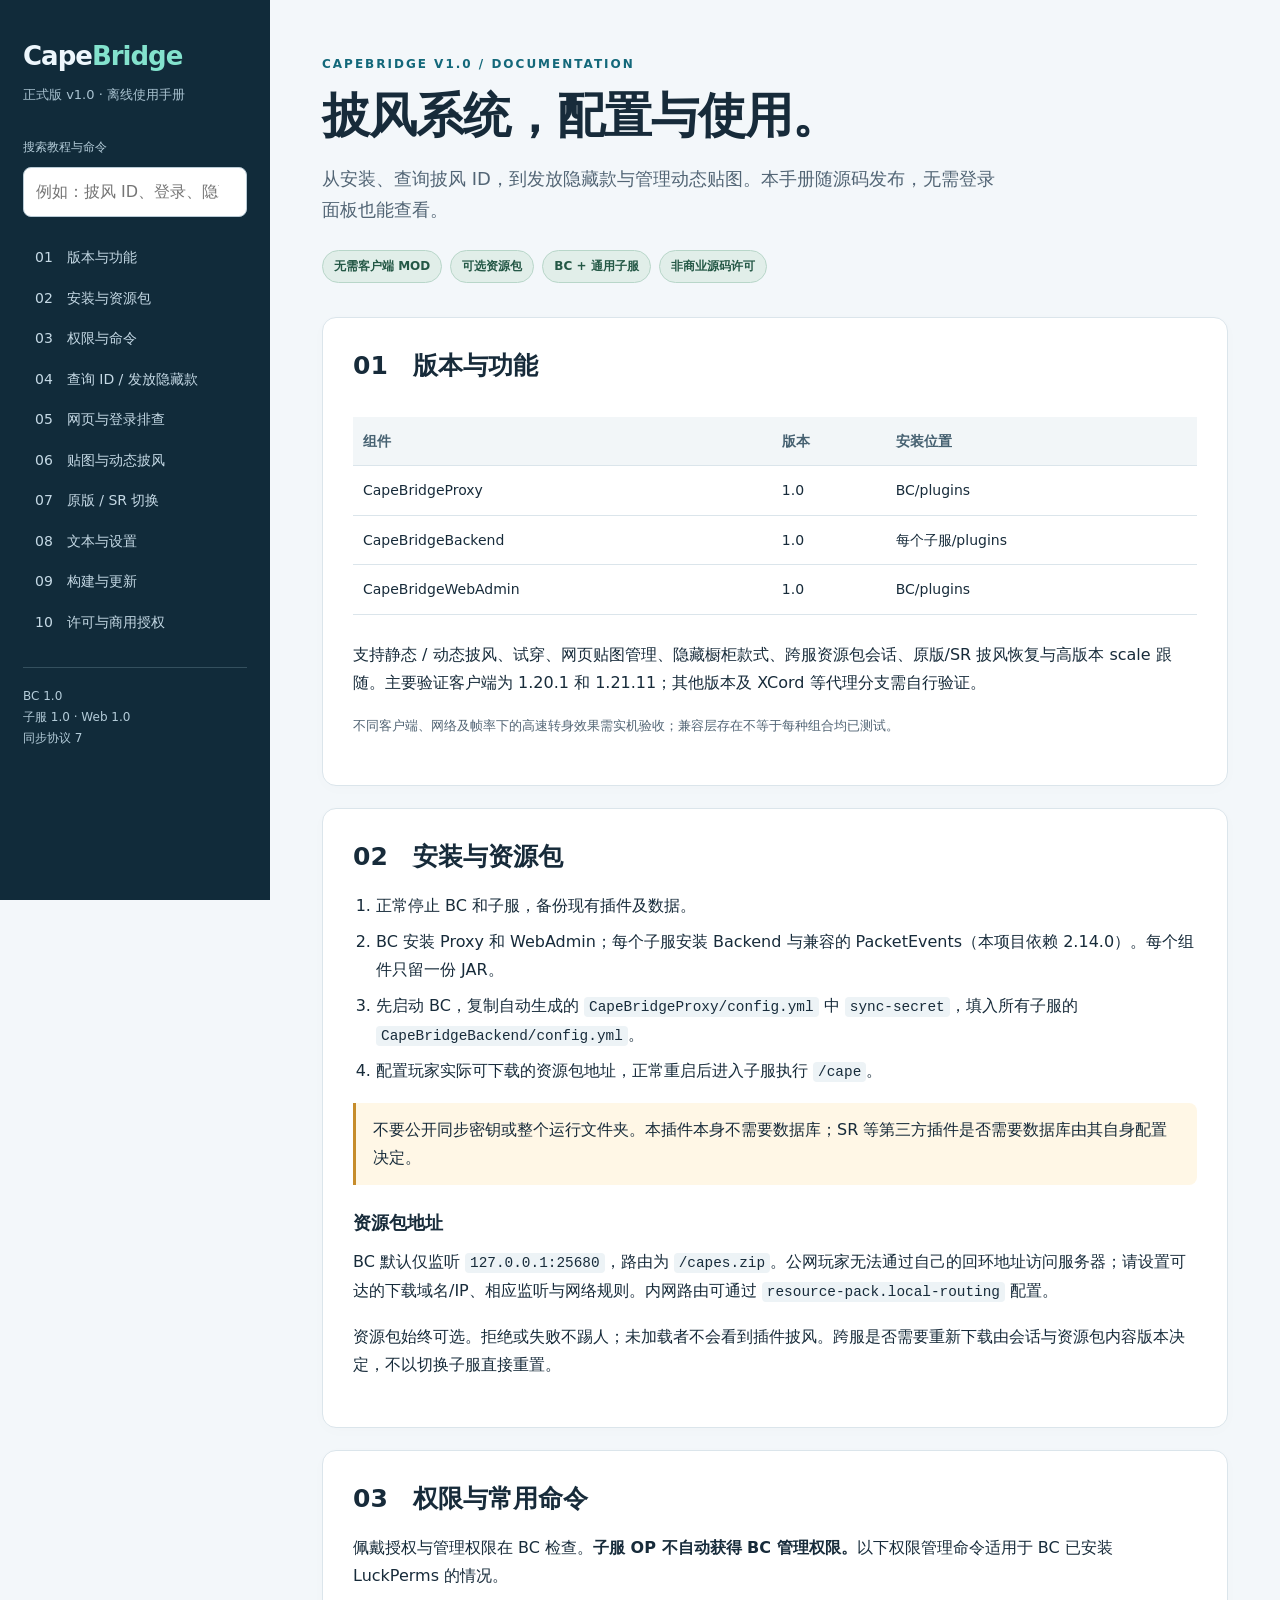
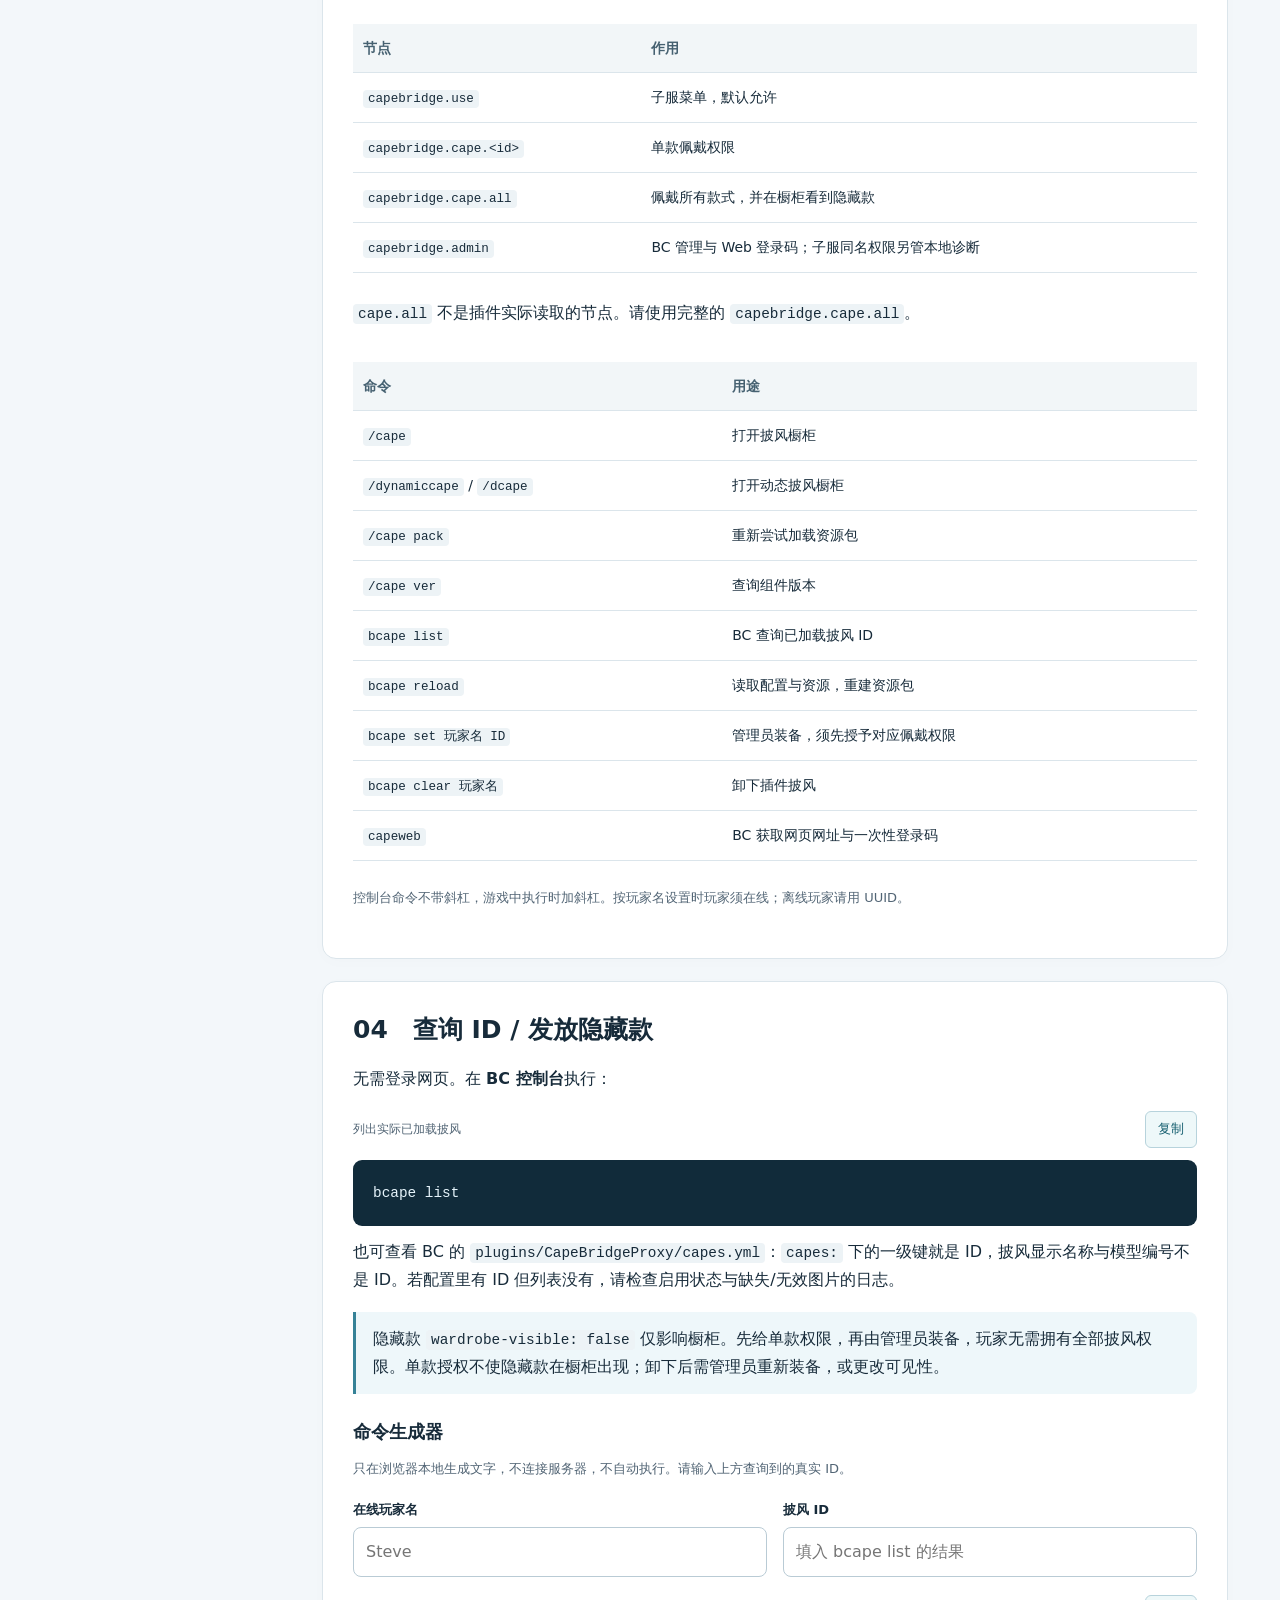
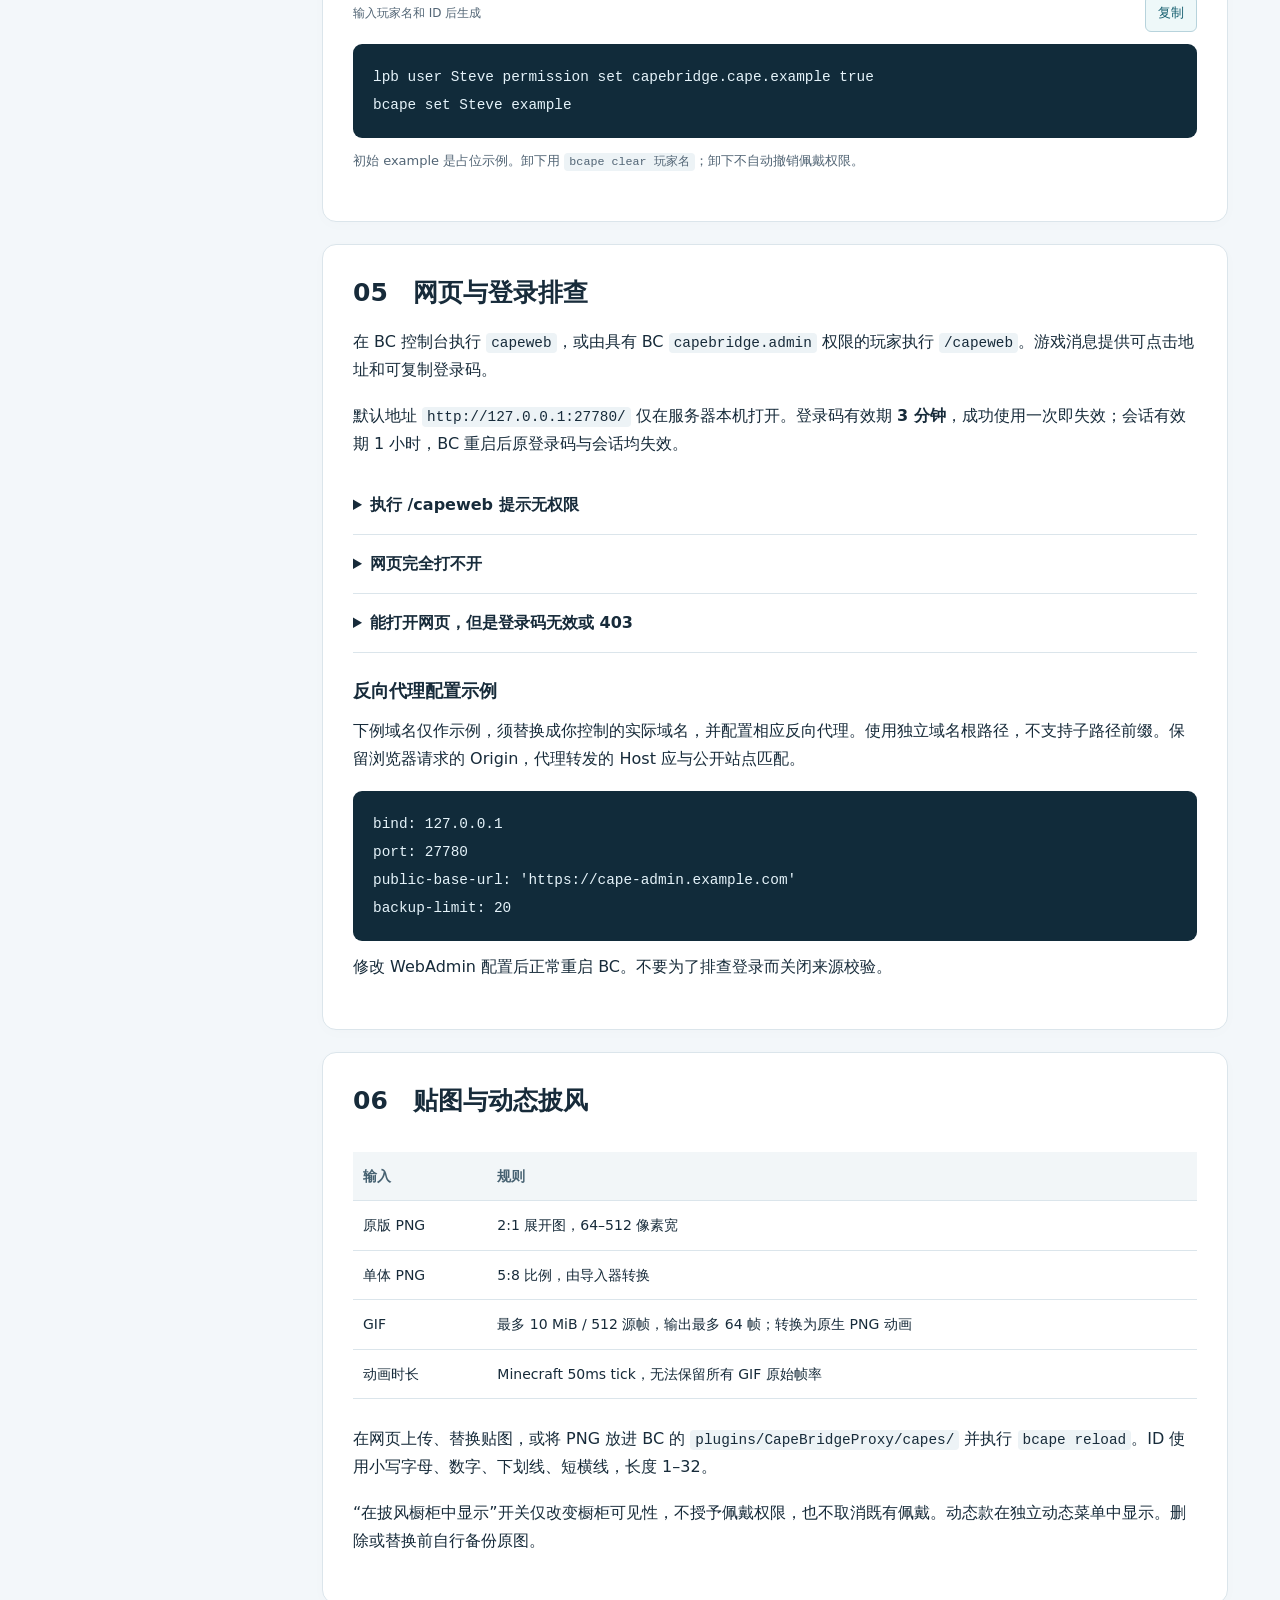
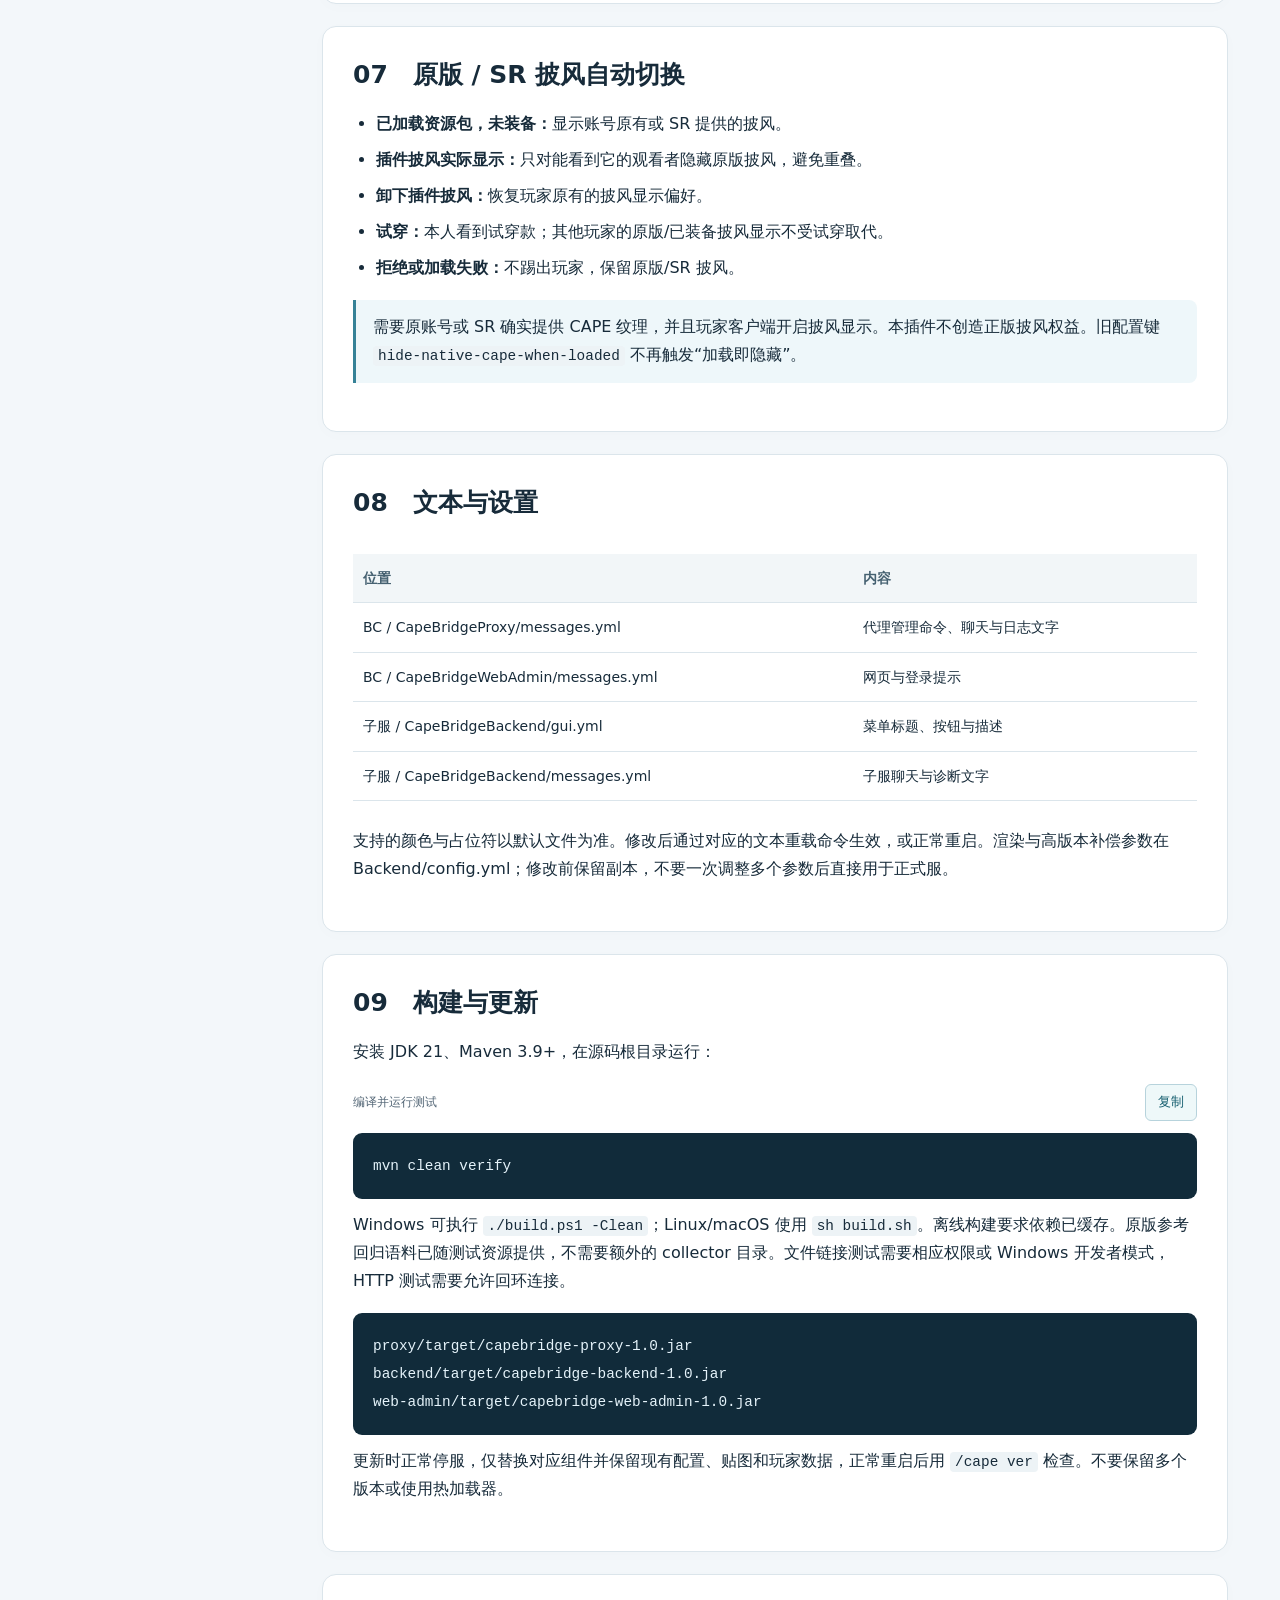
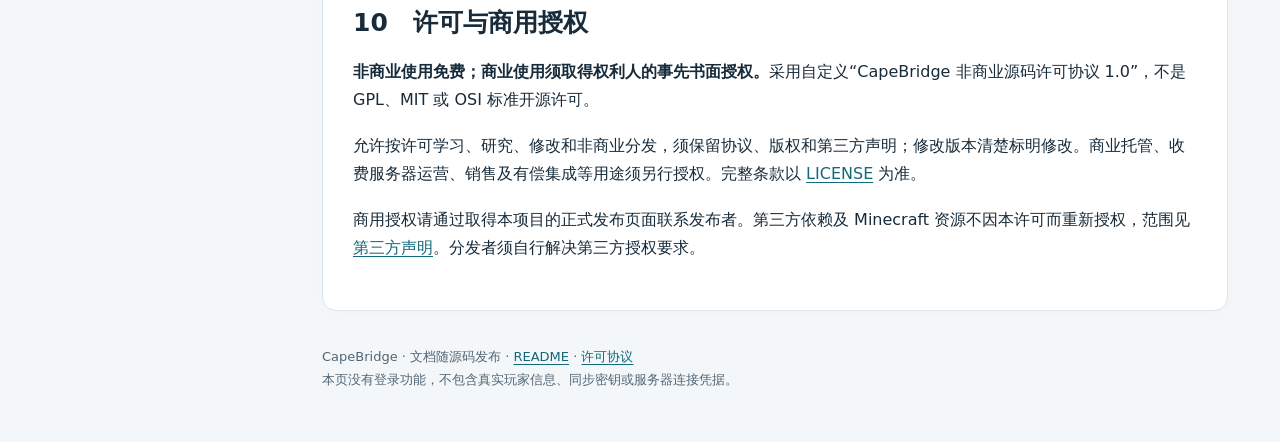
==== commit 2502c023: "Polish public release documentation" ====
--- a/wiki.html
+++ b/wiki.html
@@ -20,7 +20,7 @@
 <main>
 <header><div class="eyebrow">CapeBridge v1.0 / Documentation</div><h1>披风系统，配置与使用。</h1><p class="lead">从安装、查询披风 ID，到发放隐藏款与管理动态贴图。本手册随源码发布，无需登录面板也能查看。</p><div class="badges"><span class="badge">无需客户端 MOD</span><span class="badge">可选资源包</span><span class="badge">BC + 通用子服</span><span class="badge">非商业源码许可</span></div></header>
 <p id="no-results" hidden>没有找到匹配内容，请更换关键词。</p>
-<section id="overview"><h2>01　版本与功能</h2><div class="table-scroll"><table><thead><tr><th>组件</th><th>版本</th><th>安装位置</th></tr></thead><tbody><tr><td>CapeBridgeProxy</td><td>1.0</td><td>BC/plugins</td></tr><tr><td>CapeBridgeBackend</td><td>1.0</td><td>每个子服/plugins</td></tr><tr><td>CapeBridgeWebAdmin</td><td>1.0</td><td>BC/plugins</td></tr></tbody></table></div><p>支持静态 / 动态披风、试穿、网页贴图管理、隐藏橱柜款式、跨服资源包会话、原版/SR 披风恢复与高版本 scale 跟随。主要验证客户端为 1.20.1 和 1.21.11；其他版本及 XCord 等代理分支需自行验证。</p><div class="note">本次已移除全部 <code>/rdp</code> 指令和 Windows 系统操作。插件运行不再因这些功能要求 Windows 管理员权限。披风转向和弯折算法没有在本版重新调整。</div><p class="small">不同客户端、网络及帧率下的高速转身效果需实机验收；兼容层存在不等于每种组合均已测试。</p></section>
+<section id="overview"><h2>01　版本与功能</h2><div class="table-scroll"><table><thead><tr><th>组件</th><th>版本</th><th>安装位置</th></tr></thead><tbody><tr><td>CapeBridgeProxy</td><td>1.0</td><td>BC/plugins</td></tr><tr><td>CapeBridgeBackend</td><td>1.0</td><td>每个子服/plugins</td></tr><tr><td>CapeBridgeWebAdmin</td><td>1.0</td><td>BC/plugins</td></tr></tbody></table></div><p>支持静态 / 动态披风、试穿、网页贴图管理、隐藏橱柜款式、跨服资源包会话、原版/SR 披风恢复与高版本 scale 跟随。主要验证客户端为 1.20.1 和 1.21.11；其他版本及 XCord 等代理分支需自行验证。</p><p class="small">不同客户端、网络及帧率下的高速转身效果需实机验收；兼容层存在不等于每种组合均已测试。</p></section>
 <section id="install"><h2>02　安装与资源包</h2><ol><li>正常停止 BC 和子服，备份现有插件及数据。</li><li>BC 安装 Proxy 和 WebAdmin；每个子服安装 Backend 与兼容的 PacketEvents（本项目依赖 2.14.0）。每个组件只留一份 JAR。</li><li>先启动 BC，复制自动生成的 <code>CapeBridgeProxy/config.yml</code> 中 <code>sync-secret</code>，填入所有子服的 <code>CapeBridgeBackend/config.yml</code>。</li><li>配置玩家实际可下载的资源包地址，正常重启后进入子服执行 <code>/cape</code>。</li></ol><div class="note warn">不要公开同步密钥或整个运行文件夹。本插件本身不需要数据库；SR 等第三方插件是否需要数据库由其自身配置决定。</div><h3>资源包地址</h3><p>BC 默认仅监听 <code>127.0.0.1:25680</code>，路由为 <code>/capes.zip</code>。公网玩家无法通过自己的回环地址访问服务器；请设置可达的下载域名/IP、相应监听与网络规则。内网路由可通过 <code>resource-pack.local-routing</code> 配置。</p><p>资源包始终可选。拒绝或失败不踢人；未加载者不会看到插件披风。跨服是否需要重新下载由会话与资源包内容版本决定，不以切换子服直接重置。</p></section>
 <section id="permissions"><h2>03　权限与常用命令</h2><p>佩戴授权与管理权限在 BC 检查。<strong>子服 OP 不自动获得 BC 管理权限。</strong>以下权限管理命令适用于 BC 已安装 LuckPerms 的情况。</p><div class="table-scroll"><table><thead><tr><th>节点</th><th>作用</th></tr></thead><tbody><tr><td><code>capebridge.use</code></td><td>子服菜单，默认允许</td></tr><tr><td><code>capebridge.cape.&lt;id&gt;</code></td><td>单款佩戴权限</td></tr><tr><td><code>capebridge.cape.all</code></td><td>佩戴所有款式，并在橱柜看到隐藏款</td></tr><tr><td><code>capebridge.admin</code></td><td>BC 管理与 Web 登录码；子服同名权限另管本地诊断</td></tr></tbody></table></div><p><code>cape.all</code> 不是插件实际读取的节点。请使用完整的 <code>capebridge.cape.all</code>。</p><div class="table-scroll"><table><thead><tr><th>命令</th><th>用途</th></tr></thead><tbody><tr><td><code>/cape</code></td><td>打开披风橱柜</td></tr><tr><td><code>/dynamiccape</code> / <code>/dcape</code></td><td>打开动态披风橱柜</td></tr><tr><td><code>/cape pack</code></td><td>重新尝试加载资源包</td></tr><tr><td><code>/cape ver</code></td><td>查询组件版本</td></tr><tr><td><code>bcape list</code></td><td>BC 查询已加载披风 ID</td></tr><tr><td><code>bcape reload</code></td><td>读取配置与资源，重建资源包</td></tr><tr><td><code>bcape set 玩家名 ID</code></td><td>管理员装备，须先授予对应佩戴权限</td></tr><tr><td><code>bcape clear 玩家名</code></td><td>卸下插件披风</td></tr><tr><td><code>capeweb</code></td><td>BC 获取网页网址与一次性登录码</td></tr></tbody></table></div><p class="small">控制台命令不带斜杠，游戏中执行时加斜杠。按玩家名设置时玩家须在线；离线玩家请用 UUID。</p></section>
 <section id="hidden"><h2>04　查询 ID / 发放隐藏款</h2><p>无需登录网页。在 <strong>BC 控制台</strong>执行：</p><div class="code-head"><span>列出实际已加载披风</span><button data-copy="cmd-list" type="button">复制</button></div><pre><code id="cmd-list">bcape list</code></pre><p>也可查看 BC 的 <code>plugins/CapeBridgeProxy/capes.yml</code>：<code>capes:</code> 下的一级键就是 ID，披风显示名称与模型编号不是 ID。若配置里有 ID 但列表没有，请检查启用状态与缺失/无效图片的日志。</p><div class="note">隐藏款 <code>wardrobe-visible: false</code> 仅影响橱柜。先给单款权限，再由管理员装备，玩家无需拥有全部披风权限。单款授权不使隐藏款在橱柜出现；卸下后需管理员重新装备，或更改可见性。</div><h3>命令生成器</h3><p class="small">只在浏览器本地生成文字，不连接服务器，不自动执行。请输入上方查询到的真实 ID。</p><div class="grid"><div class="field"><label for="player">在线玩家名</label><input id="player" placeholder="Steve" maxlength="16" autocomplete="off"></div><div class="field"><label for="cape-id">披风 ID</label><input id="cape-id" placeholder="填入 bcape list 的结果" maxlength="32" autocomplete="off"></div></div><div class="code-head"><span id="generator-hint">输入玩家名和 ID 后生成</span><button data-copy="generated" type="button">复制</button></div><pre><code id="generated">lpb user Steve permission set capebridge.cape.example true
@@ -32,9 +32,9 @@
 <section id="textures"><h2>06　贴图与动态披风</h2><div class="table-scroll"><table><thead><tr><th>输入</th><th>规则</th></tr></thead><tbody><tr><td>原版 PNG</td><td>2:1 展开图，64–512 像素宽</td></tr><tr><td>单体 PNG</td><td>5:8 比例，由导入器转换</td></tr><tr><td>GIF</td><td>最多 10 MiB / 512 源帧，输出最多 64 帧；转换为原生 PNG 动画</td></tr><tr><td>动画时长</td><td>Minecraft 50ms tick，无法保留所有 GIF 原始帧率</td></tr></tbody></table></div><p>在网页上传、替换贴图，或将 PNG 放进 BC 的 <code>plugins/CapeBridgeProxy/capes/</code> 并执行 <code>bcape reload</code>。ID 使用小写字母、数字、下划线、短横线，长度 1–32。</p><p>“在披风橱柜中显示”开关仅改变橱柜可见性，不授予佩戴权限，也不取消既有佩戴。动态款在独立动态菜单中显示。删除或替换前自行备份原图。</p></section>
 <section id="fallback"><h2>07　原版 / SR 披风自动切换</h2><ul><li><strong>已加载资源包，未装备：</strong>显示账号原有或 SR 提供的披风。</li><li><strong>插件披风实际显示：</strong>只对能看到它的观看者隐藏原版披风，避免重叠。</li><li><strong>卸下插件披风：</strong>恢复玩家原有的披风显示偏好。</li><li><strong>试穿：</strong>本人看到试穿款；其他玩家的原版/已装备披风显示不受试穿取代。</li><li><strong>拒绝或加载失败：</strong>不踢出玩家，保留原版/SR 披风。</li></ul><div class="note">需要原账号或 SR 确实提供 CAPE 纹理，并且玩家客户端开启披风显示。本插件不创造正版披风权益。旧配置键 <code>hide-native-cape-when-loaded</code> 不再触发“加载即隐藏”。</div></section>
 <section id="texts"><h2>08　文本与设置</h2><div class="table-scroll"><table><thead><tr><th>位置</th><th>内容</th></tr></thead><tbody><tr><td>BC / CapeBridgeProxy/messages.yml</td><td>代理管理命令、聊天与日志文字</td></tr><tr><td>BC / CapeBridgeWebAdmin/messages.yml</td><td>网页与登录提示</td></tr><tr><td>子服 / CapeBridgeBackend/gui.yml</td><td>菜单标题、按钮与描述</td></tr><tr><td>子服 / CapeBridgeBackend/messages.yml</td><td>子服聊天与诊断文字</td></tr></tbody></table></div><p>支持的颜色与占位符以默认文件为准。修改后通过对应的文本重载命令生效，或正常重启。渲染与高版本补偿参数在 Backend/config.yml；修改前保留副本，不要一次调整多个参数后直接用于正式服。</p></section>
-<section id="build"><h2>09　构建与更新</h2><p>安装 JDK 21、Maven 3.9+，在源码根目录运行：</p><div class="code-head"><span>编译并运行测试</span><button data-copy="cmd-build" type="button">复制</button></div><pre><code id="cmd-build">mvn clean verify</code></pre><p>Windows 可执行 <code>./build.ps1 -Clean</code>；Linux/macOS 使用 <code>sh build.sh</code>。离线构建要求依赖已缓存。原版参考回归语料已随测试资源提供，不需要额外的 collector 目录。文件链接测试需要相应权限或 Windows 开发者模式，HTTP 测试需要允许回环连接；这不等于运行插件需要管理员权限。</p><pre><code>proxy/target/capebridge-proxy-1.0.jar
+<section id="build"><h2>09　构建与更新</h2><p>安装 JDK 21、Maven 3.9+，在源码根目录运行：</p><div class="code-head"><span>编译并运行测试</span><button data-copy="cmd-build" type="button">复制</button></div><pre><code id="cmd-build">mvn clean verify</code></pre><p>Windows 可执行 <code>./build.ps1 -Clean</code>；Linux/macOS 使用 <code>sh build.sh</code>。离线构建要求依赖已缓存。原版参考回归语料已随测试资源提供，不需要额外的 collector 目录。文件链接测试需要相应权限或 Windows 开发者模式，HTTP 测试需要允许回环连接。</p><pre><code>proxy/target/capebridge-proxy-1.0.jar
 backend/target/capebridge-backend-1.0.jar
-web-admin/target/capebridge-web-admin-1.0.jar</code></pre><p>更新时正常停服，仅替换对应组件并保留现有配置、贴图和玩家数据，正常重启后用 <code>/cape ver</code> 检查。不要保留多个版本或使用热加载器。</p><p>本版没有系统管理指令。旧服务器数据目录中的 <code>system-rdp</code> 不会被新版执行，不要将其中的旧操作记录发布到源码仓库。移除代码不会回滚此前修改的 Windows 设置。</p></section>
+web-admin/target/capebridge-web-admin-1.0.jar</code></pre><p>更新时正常停服，仅替换对应组件并保留现有配置、贴图和玩家数据，正常重启后用 <code>/cape ver</code> 检查。不要保留多个版本或使用热加载器。</p></section>
 <section id="license"><h2>10　许可与商用授权</h2><p><strong>非商业使用免费；商业使用须取得权利人的事先书面授权。</strong>采用自定义“CapeBridge 非商业源码许可协议 1.0”，不是 GPL、MIT 或 OSI 标准开源许可。</p><p>允许按许可学习、研究、修改和非商业分发，须保留协议、版权和第三方声明；修改版本清楚标明修改。商业托管、收费服务器运营、销售及有偿集成等用途须另行授权。完整条款以 <a href="LICENSE">LICENSE</a> 为准。</p><p>商用授权请通过取得本项目的正式发布页面联系发布者。第三方依赖及 Minecraft 资源不因本许可而重新授权，范围见 <a href="THIRD_PARTY_NOTICES.md">第三方声明</a>。分发者须自行解决第三方授权要求。</p></section>
 <div class="page-footer">CapeBridge · 文档随源码发布 · <a href="README.md">README</a> · <a href="LICENSE">许可协议</a><br>本页没有登录功能，不包含真实玩家信息、同步密钥或服务器连接凭据。</div>
 </main><div id="copy-status" role="status" aria-live="polite"></div>
